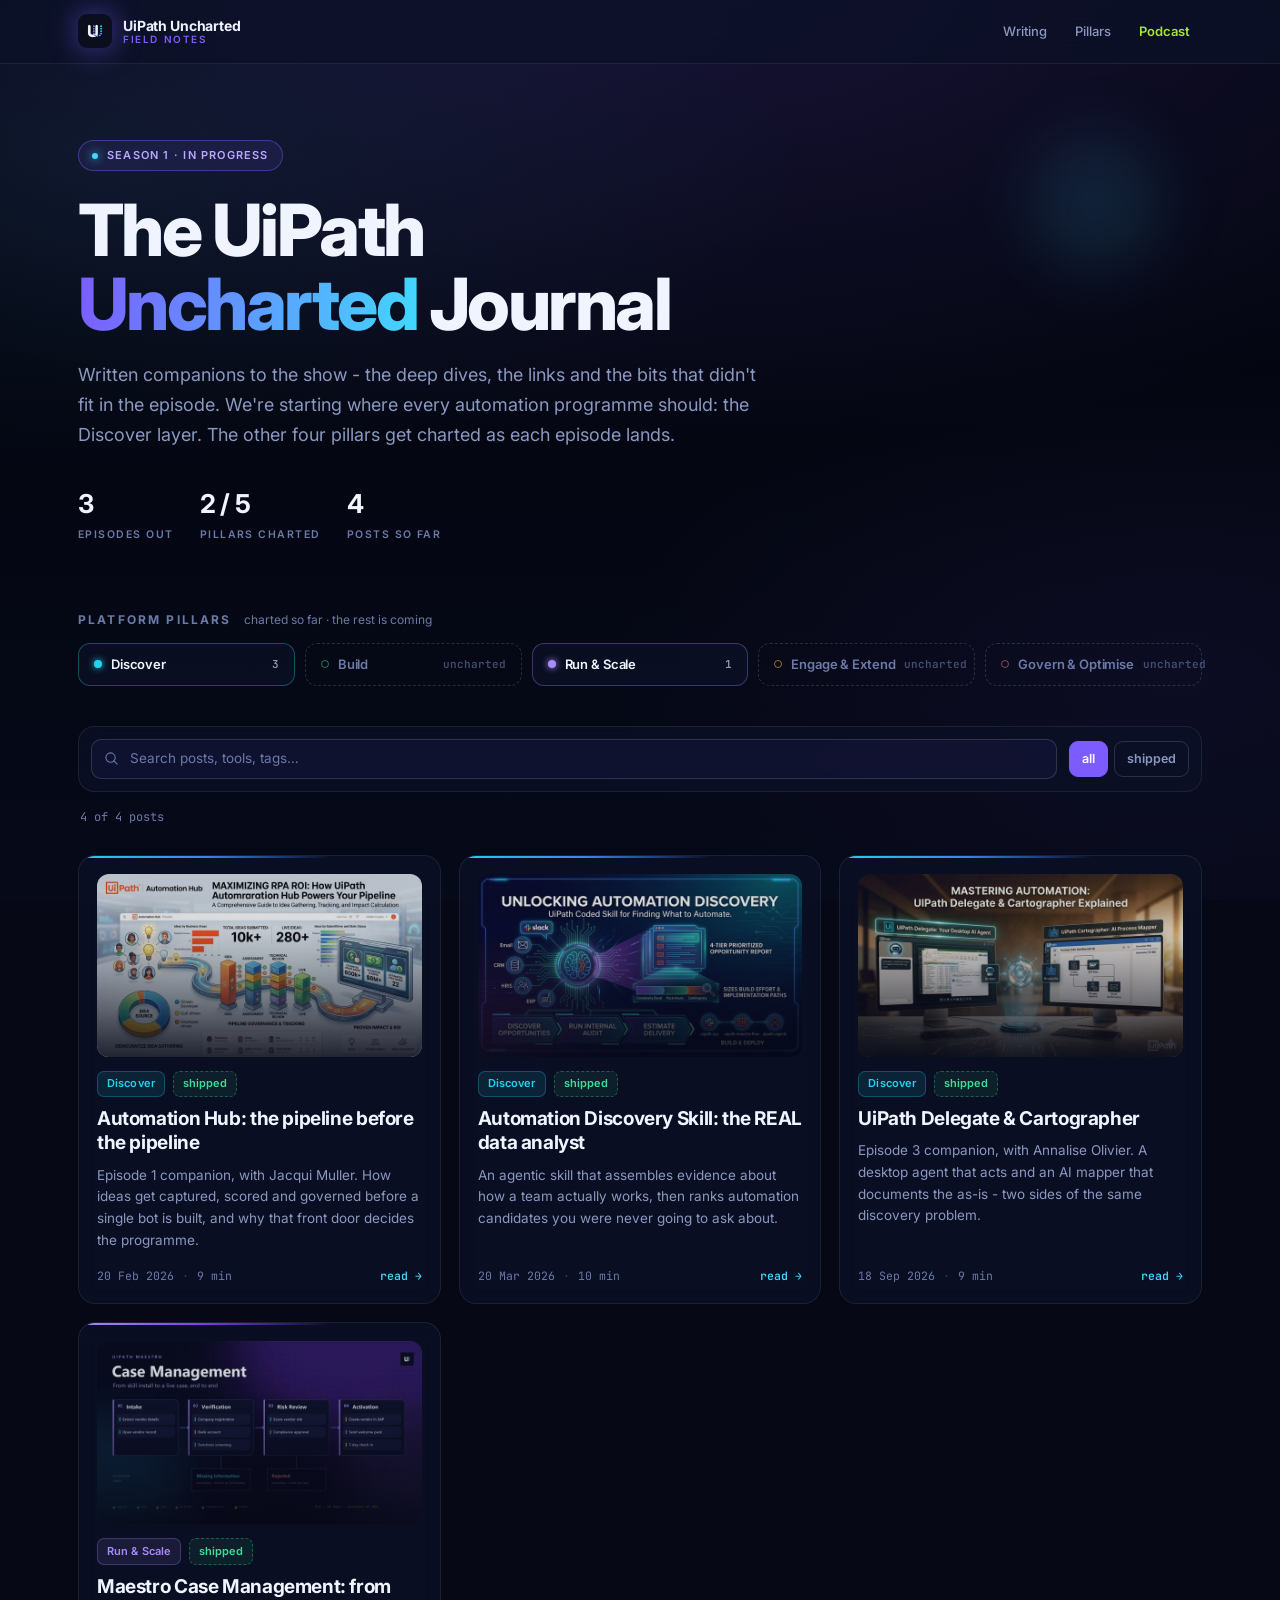
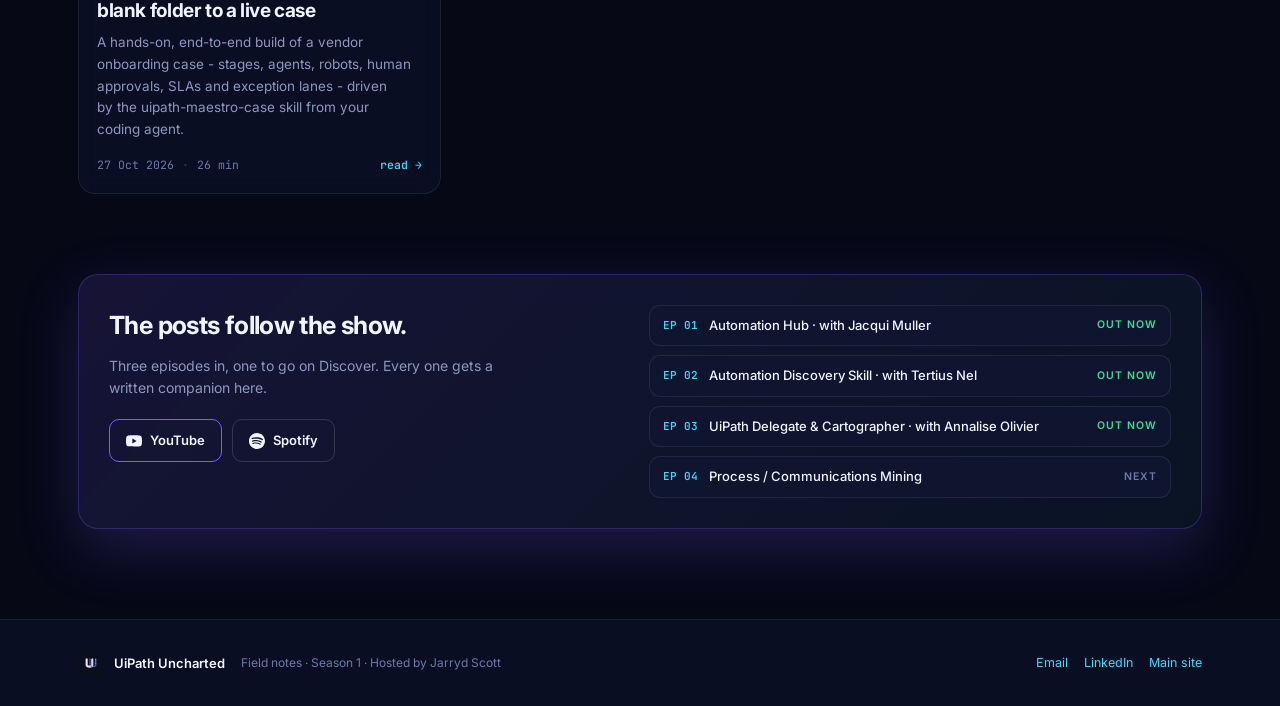
==== blog/index.html @ c02f8d58 "Add Maestro Case Management hands-on blog post New Journal post walking from installing the uipath-m" ====
<!DOCTYPE html>
<html lang="en">
<head>
  <meta charset="UTF-8" />
  <meta name="viewport" content="width=device-width, initial-scale=1.0" />
  <title>Field Notes · UiPath Uncharted</title>
  <meta name="description" content="Written companions to the UiPath Uncharted podcast: deep dives, hands-on walkthroughs and the bits that did not fit in the episode." />
  <meta name="theme-color" content="#060816" />
  <meta property="og:type" content="website" />
  <meta property="og:site_name" content="UiPath Uncharted" />
  <meta property="og:title" content="Field Notes · UiPath Uncharted" />
  <meta property="og:description" content="Written companions to the UiPath Uncharted podcast: deep dives, hands-on walkthroughs and the bits that did not fit in the episode." />
  <meta property="og:url" content="https://uipathuncharted.co.za/blog/" />
  <meta property="og:image" content="https://uipathuncharted.co.za/assets/uu-mark-navy.png" />
  <meta property="og:image:width" content="1024" />
  <meta property="og:image:height" content="1024" />
  <meta property="og:image:alt" content="UiPath Uncharted logo" />
  <meta name="twitter:card" content="summary" />
  <link rel="canonical" href="https://uipathuncharted.co.za/blog/" />
  <link rel="preconnect" href="https://fonts.googleapis.com" />
  <link rel="preconnect" href="https://fonts.gstatic.com" crossorigin />
  <link href="https://fonts.googleapis.com/css2?family=Inter:wght@400;500;600;700;800&family=JetBrains+Mono:wght@400;600;700&display=swap" rel="stylesheet" />
  <link rel="stylesheet" href="blog.css" />
  <link rel="icon" type="image/png" href="../assets/uu-mark-navy.png" />
  <link rel="apple-touch-icon" href="../assets/uu-mark-navy.png" />
</head>
<body>
  <a class="skip-link" href="#main">Skip to content</a>
  <div class="uu-page">
    <div class="uu-progress" aria-hidden="true"><span></span></div>

    <header class="uu-header">
      <div class="uu-wrap uu-header-inner">
        <a class="uu-brand" href="./" aria-label="UiPath Uncharted Field Notes, blog home">
          <img src="../assets/uu-mark-navy.png" alt="" width="34" height="34" />
          <span class="uu-brand-text">
            <span class="uu-brand-name">UiPath Uncharted</span>
            <span class="uu-brand-sub">Field Notes</span>
          </span>
        </a>
        <nav class="uu-nav" aria-label="Blog">
          <a href="#feed">Writing</a>
          <a href="#pillars">Pillars</a>
          <a class="nav-cross" href="../">Podcast</a>
        </nav>
      </div>
    </header>

    <main id="main">
      <section class="uu-wrap hero" aria-labelledby="hero-title">
        <div class="hero-orb" aria-hidden="true"></div>
        <p class="hero-badge"><span class="pulse-dot" aria-hidden="true"></span>Season 1 · in progress</p>
        <h1 id="hero-title">The UiPath <span class="grad-sweep">Uncharted</span> Journal</h1>
        <p class="hero-lede">Written companions to the show - the deep dives, the links and the bits that didn't fit in the episode. We're starting where every automation programme should: the Discover layer. The other four pillars get charted as each episode lands.</p>
        <dl class="hero-stats">
          <div class="stat"><dt>episodes out</dt><dd>3</dd></div>
          <div class="stat"><dt>pillars charted</dt><dd>2 / 5</dd></div>
          <div class="stat"><dt>posts so far</dt><dd>4</dd></div>
        </dl>
      </section>

      <section class="uu-wrap pillars-section" id="pillars" aria-labelledby="pillars-title">
        <div class="section-head">
          <h2 id="pillars-title">Platform pillars</h2>
          <p>charted so far · the rest is coming</p>
        </div>
        <div class="pillar-nav">
          <button type="button" class="pillar-btn p-discover" data-filter-pillar="Discover" aria-pressed="false">
            <span class="pillar-dot" aria-hidden="true"></span>
            <span class="pillar-name">Discover</span>
            <span class="pillar-count">3<span class="visually-hidden"> posts</span></span>
          </button>
          <button type="button" class="pillar-btn p-build" disabled>
            <span class="pillar-dot" aria-hidden="true"></span>
            <span class="pillar-name">Build</span>
            <span class="pillar-count">uncharted</span>
          </button>
          <button type="button" class="pillar-btn p-run" data-filter-pillar="Run &amp; Scale" aria-pressed="false">
            <span class="pillar-dot" aria-hidden="true"></span>
            <span class="pillar-name">Run &amp; Scale</span>
            <span class="pillar-count">1<span class="visually-hidden"> posts</span></span>
          </button>
          <button type="button" class="pillar-btn p-engage" disabled>
            <span class="pillar-dot" aria-hidden="true"></span>
            <span class="pillar-name">Engage &amp; Extend</span>
            <span class="pillar-count">uncharted</span>
          </button>
          <button type="button" class="pillar-btn p-govern" disabled>
            <span class="pillar-dot" aria-hidden="true"></span>
            <span class="pillar-name">Govern &amp; Optimise</span>
            <span class="pillar-count">uncharted</span>
          </button>
        </div>
      </section>

      <section class="uu-wrap feed-section" id="feed" aria-label="Find a post">
        <div class="toolbar">
          <label class="search">
            <svg width="15" height="15" viewBox="0 0 256 256" fill="none" stroke="currentColor" stroke-width="18" aria-hidden="true"><circle cx="112" cy="112" r="80"></circle><line x1="168" y1="168" x2="224" y2="224" stroke-linecap="round"></line></svg>
            <span class="visually-hidden">Search posts</span>
            <input id="post-search" type="search" placeholder="Search posts, tools, tags…" autocomplete="off" />
          </label>
          <div class="status-filters" role="group" aria-label="Filter by status">
            <button type="button" class="status-btn c-purple" data-filter-status="all" aria-pressed="true">all</button>
            <button type="button" class="status-btn c-green" data-filter-status="shipped" aria-pressed="false">shipped</button>
          </div>
        </div>
        <div class="result-line">
          <span class="mono" data-result aria-live="polite">4 of 4 posts</span>
          <button type="button" class="link-btn" data-clear hidden>clear filters</button>
        </div>
      </section>

      <section class="uu-wrap posts-section" aria-label="Posts">
        <ul class="post-grid" data-feed>
          <li data-post data-pillar="Discover" data-status="shipped" data-search="automation hub: the pipeline before the pipeline episode 1 companion, with jacqui muller. how ideas get captured, scored and governed before a single bot is built, and why that front door decides the programme. discover automation hub coe episode 1">
            <a class="post-card p-discover" href="automation-hub/">
              <span class="rail" aria-hidden="true"></span>
              <div class="post-cover">
                <img src="assets/automation-hub-card.jpg" alt="" width="720" height="402" />
              </div>
              <div class="chips">
                <span class="chip p-discover">Discover</span>
                <span class="chip chip-status c-green">shipped</span>
              </div>
              <h3>Automation Hub: the pipeline before the pipeline</h3>
              <p>Episode 1 companion, with Jacqui Muller. How ideas get captured, scored and governed before a single bot is built, and why that front door decides the programme.</p>
              <div class="post-meta">
                <span>20 Feb 2026</span><span class="sep" aria-hidden="true">·</span><span>9 min</span>
                <span class="cta" aria-hidden="true">read →</span>
              </div>
            </a>
          </li>
          <li data-post data-pillar="Discover" data-status="shipped" data-search="automation discovery skill: the real data analyst an agentic skill that assembles evidence about how a team actually works, then ranks automation candidates you were never going to ask about. discover automation discovery automation hub agentic episode 2">
            <a class="post-card p-discover" href="automation-discovery-skill/">
              <span class="rail" aria-hidden="true"></span>
              <div class="post-cover">
                <img src="assets/automation-discovery-card.jpg" alt="" width="720" height="402" />
              </div>
              <div class="chips">
                <span class="chip p-discover">Discover</span>
                <span class="chip chip-status c-green">shipped</span>
              </div>
              <h3>Automation Discovery Skill: the REAL data analyst</h3>
              <p>An agentic skill that assembles evidence about how a team actually works, then ranks automation candidates you were never going to ask about.</p>
              <div class="post-meta">
                <span>20 Mar 2026</span><span class="sep" aria-hidden="true">·</span><span>10 min</span>
                <span class="cta" aria-hidden="true">read →</span>
              </div>
            </a>
          </li>
          <li data-post data-pillar="Discover" data-status="shipped" data-search="uipath delegate &amp; cartographer episode 3 companion, with annalise olivier. a desktop agent that acts and an ai mapper that documents the as-is - two sides of the same discovery problem. discover delegate cartographer episode 3">
            <a class="post-card p-discover" href="delegate-cartographer/">
              <span class="rail" aria-hidden="true"></span>
              <div class="post-cover">
                <img src="assets/delegate-cartographer-card.jpg" alt="" width="720" height="402" />
              </div>
              <div class="chips">
                <span class="chip p-discover">Discover</span>
                <span class="chip chip-status c-green">shipped</span>
              </div>
              <h3>UiPath Delegate &amp; Cartographer</h3>
              <p>Episode 3 companion, with Annalise Olivier. A desktop agent that acts and an AI mapper that documents the as-is - two sides of the same discovery problem.</p>
              <div class="post-meta">
                <span>18 Sep 2026</span><span class="sep" aria-hidden="true">·</span><span>9 min</span>
                <span class="cta" aria-hidden="true">read →</span>
              </div>
            </a>
          </li>
          <li data-post data-pillar="Run &amp; Scale" data-status="shipped" data-search="maestro case management: from blank folder to a live case a hands-on, end-to-end build of a vendor onboarding case - stages, agents, robots, human approvals, slas and exception lanes - driven by the uipath-maestro-case skill from your coding agent. run &amp; scale maestro case management agentic vendor onboarding">
            <a class="post-card p-run" href="maestro-case-management/">
              <span class="rail" aria-hidden="true"></span>
              <div class="post-cover">
                <img src="assets/case-management-card.jpg" alt="" width="720" height="402" />
              </div>
              <div class="chips">
                <span class="chip p-run">Run &amp; Scale</span>
                <span class="chip chip-status c-green">shipped</span>
              </div>
              <h3>Maestro Case Management: from blank folder to a live case</h3>
              <p>A hands-on, end-to-end build of a vendor onboarding case - stages, agents, robots, human approvals, SLAs and exception lanes - driven by the uipath-maestro-case skill from your coding agent.</p>
              <div class="post-meta">
                <span>27 Oct 2026</span><span class="sep" aria-hidden="true">·</span><span>26 min</span>
                <span class="cta" aria-hidden="true">read →</span>
              </div>
            </a>
          </li>
        </ul>
        <div class="empty-state" data-empty hidden>
          <p>Nothing matches that yet.</p>
          <p>Try a broader term - or a different pillar.</p>
        </div>
      </section>

      <section class="uu-wrap show-section" aria-labelledby="show-title">
        <div class="show-cta">
          <div>
            <h2 id="show-title">The posts follow the show.</h2>
            <p>Three episodes in, one to go on Discover. Every one gets a written companion here.</p>
            <div class="btn-row">
              <a class="btn-outline is-accent" href="https://www.youtube.com/@uipathuncharted" target="_blank" rel="noreferrer noopener"><svg class="icon" viewBox="0 0 24 24" aria-hidden="true"><path d="M23.5 6.2a3.02 3.02 0 0 0-2.12-2.14C19.5 3.55 12 3.55 12 3.55s-7.5 0-9.38.51A3.02 3.02 0 0 0 .5 6.2 31.6 31.6 0 0 0 0 12a31.6 31.6 0 0 0 .5 5.8 3.02 3.02 0 0 0 2.12 2.14c1.88.51 9.38.51 9.38.51s7.5 0 9.38-.51a3.02 3.02 0 0 0 2.12-2.14A31.6 31.6 0 0 0 24 12a31.6 31.6 0 0 0-.5-5.8ZM9.55 15.57V8.43L15.82 12l-6.27 3.57Z"/></svg>YouTube</a>
              <a class="btn-outline" href="https://open.spotify.com/show/0344mY363tx1Oy0OOfkJDg" target="_blank" rel="noreferrer noopener"><svg class="icon" viewBox="0 0 24 24" aria-hidden="true"><path d="M12 0C5.4 0 0 5.4 0 12s5.4 12 12 12 12-5.4 12-12S18.63 0 12 0Zm5.5 17.31a.75.75 0 0 1-1.03.25c-2.82-1.72-6.37-2.11-10.55-1.16a.75.75 0 1 1-.33-1.46c4.57-1.05 8.5-.6 11.66 1.34.35.22.46.69.25 1.03Zm1.47-3.27a.94.94 0 0 1-1.29.31c-3.23-1.99-8.16-2.56-11.98-1.4a.94.94 0 1 1-.55-1.8c4.37-1.33 9.8-.69 13.5 1.59.44.27.58.85.32 1.3Zm.13-3.4C15.36 8.3 8.9 8.09 5.3 9.18a1.12 1.12 0 1 1-.65-2.15C8.78 5.78 15.9 6.02 20.2 8.57a1.13 1.13 0 1 1-1.15 1.94Z"/></svg>Spotify</a>
            </div>
          </div>
          <ol class="up-next" aria-label="Season 1 episodes">
            <li class="is-out">
              <span class="up-next-ep">EP 01</span>
              <span class="up-next-title">Automation Hub · with Jacqui Muller</span>
              <span class="up-next-when">out now</span>
            </li>
            <li class="is-out">
              <span class="up-next-ep">EP 02</span>
              <span class="up-next-title">Automation Discovery Skill · with Tertius Nel</span>
              <span class="up-next-when">out now</span>
            </li>
            <li class="is-out">
              <span class="up-next-ep">EP 03</span>
              <span class="up-next-title">UiPath Delegate &amp; Cartographer · with Annalise Olivier</span>
              <span class="up-next-when">out now</span>
            </li>
            <li>
              <span class="up-next-ep">EP 04</span>
              <span class="up-next-title">Process / Communications Mining</span>
              <span class="up-next-when">next</span>
            </li>
          </ol>
        </div>
      </section>
    </main>

    <footer class="uu-footer">
      <div class="uu-wrap uu-footer-inner">
        <div class="uu-footer-brand">
          <img src="../assets/uu-mark-navy.png" alt="" width="26" height="26" />
          <span>UiPath Uncharted</span>
        </div>
        <span class="uu-footer-note">Field notes · Season 1 · Hosted by Jarryd Scott</span>
        <nav class="uu-footer-links" aria-label="Elsewhere">
          <a href="mailto:jscott@i1solutions.co.za">Email</a>
          <a href="https://www.linkedin.com/in/jarryd-scott-01498019b" target="_blank" rel="noreferrer noopener">LinkedIn</a>
          <a href="../">Main site</a>
        </nav>
      </div>
    </footer>
  </div>

  <button type="button" class="to-top" aria-label="Back to top">
    <svg class="to-top-ring" viewBox="0 0 48 48" aria-hidden="true">
      <defs>
        <linearGradient id="to-top-gradient" x1="0" y1="0" x2="1" y2="1">
          <stop offset="0" stop-color="#42d6ff" />
          <stop offset="1" stop-color="#7c5cff" />
        </linearGradient>
      </defs>
      <circle class="to-top-track" cx="24" cy="24" r="22" />
      <circle class="to-top-progress" cx="24" cy="24" r="22" pathLength="100" />
    </svg>
    <svg class="to-top-arrow" viewBox="0 0 24 24" aria-hidden="true"><path d="M12 19V5M5.5 11.5 12 5l6.5 6.5" /></svg>
  </button>

  <script src="blog.js" defer></script>
</body>
</html>
---- blog/blog.css ----
/* ═══════════════════════════════════════════════════════
   UiPath Uncharted — Field Notes (blog)
   Shared styles for blog/index.html and every post page.
   ═══════════════════════════════════════════════════════ */

:root {
  --uu-bg: #060816;
  --uu-panel: rgba(12, 17, 40, 0.72);
  --uu-panel2: rgba(16, 22, 48, 0.9);
  --uu-text: #f0f4ff;
  --uu-muted: #8b98c0;
  --uu-muted2: #6b7aa8;
  --uu-accent: #7c5cff;
  --uu-accent2: #42d6ff;
  --uu-accent-text: #b9a8ff;
  --uu-imgbg: #080b1c;
  --uu-code-bg: #080b1c;
  --uu-border: rgba(255, 255, 255, 0.08);
  --uu-border2: rgba(255, 255, 255, 0.14);
  --uu-glow: 0 20px 60px rgba(124, 92, 255, 0.22);
  --uu-shadow: 0 24px 64px rgba(0, 0, 0, 0.45);
  --uu-wash:
    radial-gradient(ellipse 90% 55% at 50% -5%, rgba(124, 92, 255, 0.18), transparent),
    radial-gradient(ellipse 55% 35% at 8% 18%, rgba(66, 214, 255, 0.07), transparent),
    radial-gradient(ellipse 45% 35% at 92% 75%, rgba(124, 92, 255, 0.06), transparent),
    linear-gradient(180deg, #02040c 0%, #060918 100%);
  --uu-mono: "JetBrains Mono", ui-monospace, SFMono-Regular, Menlo, Consolas, monospace;
  --uu-ease: cubic-bezier(0.4, 0, 0.2, 1);
  --uu-gutter: 28px;
}

/* Accent palette — every coloured chip, rail and badge reads --c */
.c-cyan   { --c: #42d6ff; }
.c-purple { --c: #7c5cff; }
.c-orange { --c: #ff9f5c; }
.c-green  { --c: #3ddc97; }
.c-pink   { --c: #ff5c8a; }
.c-slate  { --c: #8b98c0; }

/* Pillar colours — identical to the main site's Season pillars (styles.css) */
.p-discover { --c: #22d3ee; --c2: #3b82f6; }
.p-build    { --c: #34d399; --c2: #10b981; }
.p-run      { --c: #a78bfa; --c2: #7c3aed; }
.p-engage   { --c: #fbbf24; --c2: #f59e0b; }
.p-govern   { --c: #fb7185; --c2: #ef4444; }

/* ─── Base ─────────────────────────────────────────────── */

*,
*::before,
*::after {
  box-sizing: border-box;
}

html {
  scroll-behavior: smooth;
}

body {
  margin: 0;
  background-color: var(--uu-bg);
  color: var(--uu-text);
  font-family: "Inter", system-ui, sans-serif;
  font-size: 15px;
  line-height: 1.6;
  -webkit-font-smoothing: antialiased;
}

[hidden] {
  display: none !important;
}

img {
  display: block;
  max-width: 100%;
  height: auto;
}

a {
  color: var(--uu-accent2);
  text-decoration: none;
}

a:hover {
  color: var(--uu-accent);
}

button,
input {
  font: inherit;
}

::selection {
  background: rgba(124, 92, 255, 0.32);
}

:focus-visible {
  outline: 2px solid var(--uu-accent);
  outline-offset: 2px;
  border-radius: 4px;
}

.mono {
  font-family: var(--uu-mono);
}

.visually-hidden {
  position: absolute;
  width: 1px;
  height: 1px;
  overflow: hidden;
  clip: rect(0 0 0 0);
  white-space: nowrap;
}

.skip-link {
  position: fixed;
  top: 10px;
  left: 10px;
  z-index: 300;
  padding: 9px 14px;
  border-radius: 9px;
  background: var(--uu-accent);
  color: #fff;
  font-size: 13px;
  font-weight: 600;
  transform: translateY(-160%);
  transition: transform 160ms ease;
}

.skip-link:focus {
  color: #fff;
  transform: translateY(0);
}

.uu-page {
  min-height: 100vh;
  background-image: var(--uu-wash);
  background-attachment: fixed;
}

.uu-wrap {
  max-width: 1180px;
  margin: 0 auto;
  padding-left: var(--uu-gutter);
  padding-right: var(--uu-gutter);
}

/* ─── Reading progress ─────────────────────────────────── */

.uu-progress {
  position: fixed;
  top: 0;
  left: 0;
  z-index: 200;
  width: 100%;
  height: 3px;
  pointer-events: none;
}

.uu-progress span {
  display: block;
  height: 100%;
  background: linear-gradient(90deg, var(--uu-accent), var(--uu-accent2));
  box-shadow: 0 0 12px rgba(124, 92, 255, 0.7);
  transform: scaleX(0);
  transform-origin: left center;
  transition: transform 90ms linear;
}

/* ─── Header ───────────────────────────────────────────── */

.uu-header {
  position: sticky;
  top: 0;
  z-index: 150;
  background: var(--uu-panel);
  border-bottom: 1px solid var(--uu-border);
  -webkit-backdrop-filter: blur(18px);
  backdrop-filter: blur(18px);
}

.uu-header-inner {
  display: flex;
  align-items: center;
  gap: 18px;
  padding-top: 14px;
  padding-bottom: 14px;
}

.uu-brand {
  display: flex;
  align-items: center;
  gap: 11px;
  flex: none;
  color: inherit;
}

.uu-brand:hover {
  color: inherit;
}

.uu-brand img {
  width: 34px;
  height: 34px;
  border-radius: 9px;
  object-fit: contain;
  filter: drop-shadow(0 0 14px rgba(124, 92, 255, 0.55));
}

.uu-brand-text {
  display: flex;
  flex-direction: column;
  line-height: 1.1;
}

.uu-brand-name {
  font-size: 14px;
  font-weight: 700;
  letter-spacing: -0.01em;
  color: var(--uu-text);
}

.uu-brand-sub {
  font-size: 10px;
  font-weight: 600;
  letter-spacing: 0.16em;
  text-transform: uppercase;
  color: var(--uu-accent);
}

.uu-nav {
  display: flex;
  align-items: center;
  gap: 4px;
  margin-left: auto;
}

.uu-nav a {
  padding: 7px 12px;
  border-radius: 8px;
  font-size: 13px;
  font-weight: 500;
  color: var(--uu-muted);
  transition: background 200ms ease, color 200ms ease;
}

.uu-nav a:hover {
  background: rgba(124, 92, 255, 0.12);
  color: var(--uu-text);
}

/* Cross-link back to the podcast site — lime, matching "Blog" on the main nav */
.uu-nav a.nav-cross {
  color: #a3e635;
  font-weight: 600;
}

.uu-nav a.nav-cross:hover {
  background: rgba(163, 230, 53, 0.12);
  color: #bef264;
}

/* ─── Shared bits ──────────────────────────────────────── */

.rail {
  position: absolute;
  top: 0;
  left: 0;
  right: 0;
  height: 2px;
  background: linear-gradient(90deg, var(--c, var(--uu-accent)), var(--c2, var(--c, var(--uu-accent))) 35%, transparent 70%);
}

.chips {
  display: flex;
  flex-wrap: wrap;
  align-items: center;
  gap: 8px;
}

.chip {
  display: inline-flex;
  align-items: center;
  gap: 6px;
  padding: 3.5px 9px;
  border-radius: 7px;
  font-size: 11px;
  font-weight: 600;
  letter-spacing: 0.01em;
  color: var(--c);
  background: color-mix(in srgb, var(--c) 11%, transparent);
  border: 1px solid color-mix(in srgb, var(--c) 27%, transparent);
}

.chip-lg {
  padding: 5px 11px;
  font-size: 12px;
}

.chip-status {
  gap: 5px;
  letter-spacing: 0;
  text-transform: lowercase;
  background: color-mix(in srgb, var(--c) 8%, transparent);
  border-style: dashed;
  border-color: color-mix(in srgb, var(--c) 33%, transparent);
}

.eyebrow-label {
  font-size: 10.5px;
  font-weight: 700;
  letter-spacing: 0.14em;
  text-transform: uppercase;
  color: var(--uu-muted2);
}

.pulse-dot {
  width: 6px;
  height: 6px;
  flex: none;
  border-radius: 50%;
  background: var(--uu-accent2);
  box-shadow: 0 0 10px var(--uu-accent2);
  animation: uuPulse 1.8s ease-in-out infinite;
}

.icon {
  width: 16px;
  height: 16px;
  flex: none;
  fill: currentColor;
}

/* ─── Blog home: hero ──────────────────────────────────── */

.hero {
  position: relative;
  padding-top: 76px;
  padding-bottom: 40px;
}

.hero-orb {
  position: absolute;
  top: 40px;
  right: 34px;
  width: 200px;
  height: 200px;
  border-radius: 50%;
  background: radial-gradient(circle, rgba(66, 214, 255, 0.16), transparent 70%);
  filter: blur(26px);
  animation: uuFloat 9s ease-in-out infinite;
  pointer-events: none;
}

.hero-badge {
  display: inline-flex;
  align-items: center;
  gap: 9px;
  margin: 0;
  padding: 6px 13px;
  border-radius: 999px;
  border: 1px solid rgba(124, 92, 255, 0.42);
  background: rgba(124, 92, 255, 0.1);
  font-size: 11px;
  font-weight: 600;
  letter-spacing: 0.11em;
  text-transform: uppercase;
  color: var(--uu-accent-text);
}

.hero h1 {
  max-width: 16ch;
  margin: 22px 0 0;
  font-size: clamp(38px, 6.2vw, 72px);
  font-weight: 800;
  line-height: 1.02;
  letter-spacing: -0.035em;
  text-wrap: balance;
}

.grad-sweep {
  background: linear-gradient(100deg, var(--uu-accent), var(--uu-accent2), var(--uu-accent));
  background-size: 200% auto;
  -webkit-background-clip: text;
  background-clip: text;
  color: transparent;
  animation: uuSweep 7s linear infinite;
}

.hero-lede {
  max-width: 62ch;
  margin: 20px 0 0;
  font-size: clamp(15px, 1.7vw, 18px);
  line-height: 1.65;
  color: var(--uu-muted);
  text-wrap: pretty;
}

.hero-stats {
  display: flex;
  flex-wrap: wrap;
  gap: 26px;
  margin: 34px 0 0;
}

.stat {
  display: flex;
  flex-direction: column-reverse;
  gap: 2px;
  margin: 0;
}

.stat dd {
  margin: 0;
  font-size: 26px;
  font-weight: 700;
  letter-spacing: -0.03em;
}

.stat dt {
  font-size: 10.5px;
  font-weight: 600;
  letter-spacing: 0.14em;
  text-transform: uppercase;
  color: var(--uu-muted2);
}

/* ─── Blog home: pillar filter ─────────────────────────── */

.pillars-section {
  padding-top: 26px;
  padding-bottom: 10px;
}

.section-head {
  display: flex;
  flex-wrap: wrap;
  align-items: baseline;
  gap: 12px;
  margin-bottom: 14px;
}

.section-head h2 {
  margin: 0;
  font-size: 12px;
  font-weight: 700;
  letter-spacing: 0.18em;
  text-transform: uppercase;
  color: var(--uu-muted2);
}

.section-head p {
  margin: 0;
  font-size: 12px;
  color: var(--uu-muted2);
}

.pillar-nav {
  display: grid;
  grid-template-columns: repeat(auto-fit, minmax(200px, 1fr));
  gap: 10px;
}

.pillar-btn {
  display: flex;
  align-items: center;
  gap: 9px;
  padding: 10px 15px;
  border-radius: 12px;
  border: 1px solid color-mix(in srgb, var(--c) 33%, transparent);
  background: var(--uu-panel);
  color: var(--uu-text);
  text-align: left;
  cursor: pointer;
  transition: all 260ms var(--uu-ease);
}

.pillar-btn:not(:disabled):hover {
  border-color: color-mix(in srgb, var(--c) 53%, transparent);
}

.pillar-btn[aria-pressed="true"] {
  color: var(--c);
  background: color-mix(in srgb, var(--c) 12%, transparent);
  border-color: color-mix(in srgb, var(--c) 53%, transparent);
  box-shadow: 0 8px 26px color-mix(in srgb, var(--c) 20%, transparent);
  transform: translateY(-2px);
}

.pillar-btn:disabled {
  color: var(--uu-muted2);
  background: transparent;
  border: 1px dashed var(--uu-border2);
  cursor: default;
}

.pillar-dot {
  width: 8px;
  height: 8px;
  flex: none;
  border-radius: 50%;
  background: var(--c);
  box-shadow: 0 0 7px var(--c);
  animation: uuPulse 2.2s ease-in-out infinite;
}

.pillar-btn[aria-pressed="true"] .pillar-dot {
  box-shadow: 0 0 12px var(--c);
}

.pillar-btn:disabled .pillar-dot {
  background: transparent;
  border: 1.5px solid var(--c);
  box-shadow: none;
  opacity: 0.55;
  animation: none;
}

.pillar-name {
  font-size: 13px;
  font-weight: 600;
  letter-spacing: -0.01em;
  white-space: nowrap;
}

.pillar-count {
  margin-left: auto;
  font-family: var(--uu-mono);
  font-size: 11px;
  font-weight: 600;
  opacity: 0.6;
}

/* ─── Blog home: search + status filters ───────────────── */

.feed-section {
  padding-top: 30px;
  padding-bottom: 14px;
}

.toolbar {
  display: flex;
  flex-wrap: wrap;
  align-items: center;
  gap: 12px;
  padding: 12px;
  border-radius: 16px;
  border: 1px solid var(--uu-border);
  background: var(--uu-panel);
  -webkit-backdrop-filter: blur(12px);
  backdrop-filter: blur(12px);
}

.search {
  display: flex;
  flex: 1 1 260px;
  align-items: center;
  gap: 9px;
  min-width: 0;
  height: 40px;
  padding: 0 12px;
  border-radius: 10px;
  border: 1px solid var(--uu-border2);
  background: rgba(124, 92, 255, 0.06);
  transition: border-color 180ms ease;
}

.search:focus-within {
  border-color: var(--uu-accent);
}

.search svg {
  flex: none;
  color: var(--uu-muted2);
}

.search input {
  flex: 1;
  min-width: 0;
  border: none;
  outline: none;
  -webkit-appearance: none;
  appearance: none;
  background: transparent;
  color: var(--uu-text);
  font-size: 13.5px;
}

.search input::placeholder {
  color: var(--uu-muted2);
}

.status-filters {
  display: flex;
  flex-wrap: wrap;
  gap: 6px;
}

.status-btn {
  padding: 7px 12px;
  border-radius: 9px;
  border: 1px solid var(--uu-border2);
  background: transparent;
  color: var(--uu-muted);
  font-size: 12.5px;
  font-weight: 600;
  cursor: pointer;
  transition: all 180ms ease;
}

.status-btn:not([aria-pressed="true"]):hover {
  color: var(--uu-text);
  border-color: color-mix(in srgb, var(--c) 55%, transparent);
}

.status-btn[aria-pressed="true"] {
  color: #fff;
  background: var(--c);
  border-color: var(--c);
}

.result-line {
  display: flex;
  align-items: center;
  gap: 10px;
  margin: 16px 2px 0;
  font-size: 12px;
  color: var(--uu-muted2);
}

.link-btn {
  padding: 0;
  border: none;
  background: none;
  color: var(--uu-accent2);
  font-size: 12px;
  text-decoration: underline;
  cursor: pointer;
}

/* ─── Blog home: post cards ────────────────────────────── */

.posts-section {
  padding-top: 14px;
  padding-bottom: 80px;
}

.post-grid {
  display: grid;
  grid-template-columns: repeat(auto-fill, minmax(310px, 1fr));
  gap: 18px;
  margin: 0;
  padding: 0;
  list-style: none;
}

.post-card {
  position: relative;
  display: flex;
  flex-direction: column;
  height: 100%;
  padding: 18px;
  overflow: hidden;
  border-radius: 17px;
  border: 1px solid var(--uu-border);
  background: var(--uu-panel);
  -webkit-backdrop-filter: blur(10px);
  backdrop-filter: blur(10px);
  color: inherit;
  transition:
    transform 300ms var(--uu-ease),
    border-color 300ms ease,
    box-shadow 300ms ease,
    background 300ms ease;
  animation: uuRise 460ms var(--uu-ease) both;
}

.post-grid > li:nth-child(2) .post-card { animation-delay: 70ms; }
.post-grid > li:nth-child(3) .post-card { animation-delay: 140ms; }
.post-grid > li:nth-child(4) .post-card { animation-delay: 210ms; }

.post-card:hover {
  color: inherit;
  transform: translateY(-5px);
  border-color: var(--uu-border2);
  box-shadow: var(--uu-shadow);
  background:
    radial-gradient(420px circle at 50% -10%, rgba(124, 92, 255, 0.16), transparent 62%),
    var(--uu-panel2);
}

.post-cover {
  position: relative;
  aspect-ratio: 16 / 9;
  margin-bottom: 14px;
  overflow: hidden;
  border-radius: 12px;
  background: var(--uu-imgbg);
}

.post-cover img {
  width: 100%;
  height: 100%;
  object-fit: cover;
  opacity: 0.86;
  mix-blend-mode: lighten;
  transition: transform 600ms var(--uu-ease);
}

.post-card:hover .post-cover img {
  transform: scale(1.04);
}

.post-cover::after {
  content: "";
  position: absolute;
  inset: 0;
  background: linear-gradient(180deg, transparent 30%, rgba(6, 8, 22, 0.85));
}

.post-card .chips {
  margin-bottom: 10px;
}

.post-card h3 {
  margin: 0;
  font-size: 19px;
  font-weight: 700;
  line-height: 1.28;
  letter-spacing: -0.02em;
  color: var(--uu-text);
  text-wrap: pretty;
}

.post-card p {
  margin: 9px 0 0;
  font-size: 13.5px;
  line-height: 1.6;
  color: var(--uu-muted);
  text-wrap: pretty;
}

.post-meta {
  display: flex;
  align-items: center;
  gap: 8px;
  margin-top: auto;
  padding-top: 16px;
  font-family: var(--uu-mono);
  font-size: 11.5px;
  color: var(--uu-muted2);
}

.post-meta .sep {
  opacity: 0.4;
}

.post-meta .cta {
  display: inline-flex;
  align-items: center;
  gap: 5px;
  margin-left: auto;
  font-weight: 600;
  color: var(--uu-accent2);
}

.empty-state {
  padding: 60px 20px;
  border: 1px dashed var(--uu-border2);
  border-radius: 16px;
  text-align: center;
  color: var(--uu-muted);
}

.empty-state p {
  margin: 0;
  font-size: 15px;
}

.empty-state p + p {
  margin-top: 6px;
  font-size: 13px;
  color: var(--uu-muted2);
}

/* ─── Blog home: "follow the show" panel ───────────────── */

.show-section {
  padding-bottom: 90px;
}

.show-cta {
  display: grid;
  grid-template-columns: repeat(auto-fit, minmax(280px, 1fr));
  gap: 18px;
  padding: 30px;
  border-radius: 20px;
  border: 1px solid rgba(124, 92, 255, 0.28);
  background: linear-gradient(135deg, rgba(124, 92, 255, 0.14), rgba(66, 214, 255, 0.06));
  box-shadow: var(--uu-glow);
}

.show-cta h2 {
  margin: 0;
  font-size: 25px;
  font-weight: 700;
  letter-spacing: -0.025em;
}

.show-cta p {
  max-width: 44ch;
  margin: 10px 0 0;
  font-size: 14px;
  line-height: 1.6;
  color: var(--uu-muted);
}

.btn-row {
  display: flex;
  flex-wrap: wrap;
  gap: 10px;
  margin-top: 20px;
}

.btn-outline {
  display: inline-flex;
  align-items: center;
  gap: 8px;
  padding: 10px 16px;
  border-radius: 10px;
  border: 1px solid var(--uu-border2);
  background: transparent;
  color: var(--uu-text);
  font-size: 13px;
  font-weight: 600;
  transition: background 200ms ease, border-color 200ms ease;
}

.btn-outline:hover {
  color: var(--uu-text);
  border-color: var(--uu-accent2);
}

.btn-outline.is-accent {
  border-color: var(--uu-accent);
}

.btn-outline.is-accent:hover {
  background: rgba(124, 92, 255, 0.16);
}

.up-next {
  display: flex;
  flex-direction: column;
  justify-content: center;
  gap: 9px;
  margin: 0;
  padding: 0;
  list-style: none;
}

.up-next li {
  display: flex;
  align-items: center;
  gap: 11px;
  padding: 11px 13px;
  border-radius: 11px;
  border: 1px solid var(--uu-border);
  background: var(--uu-panel2);
}

.up-next-ep {
  flex: none;
  font-family: var(--uu-mono);
  font-size: 11px;
  font-weight: 600;
  color: var(--uu-accent2);
}

.up-next-title {
  font-size: 13px;
  font-weight: 500;
  line-height: 1.35;
}

.up-next-when {
  flex: none;
  margin-left: auto;
  font-size: 10.5px;
  font-weight: 600;
  letter-spacing: 0.09em;
  text-transform: uppercase;
  color: var(--uu-muted2);
}

.up-next li.is-out .up-next-when {
  color: #3ddc97;
}

/* ─── Post page: layout + header ───────────────────────── */

.post-main {
  padding-top: 34px;
  padding-bottom: 90px;
}

.back-link {
  display: inline-flex;
  align-items: center;
  gap: 8px;
  margin-bottom: 26px;
  font-size: 13px;
  font-weight: 500;
  color: var(--uu-muted);
}

.back-link:hover {
  color: var(--uu-accent2);
}

.post-layout {
  display: grid;
  grid-template-columns: minmax(0, 1fr) 230px;
  align-items: start;
  gap: 44px;
}

.post-head .chips {
  margin-bottom: 16px;
}

.post-date {
  font-family: var(--uu-mono);
  font-size: 11.5px;
  color: var(--uu-muted2);
}

.post-title {
  margin: 0;
  font-size: clamp(30px, 4.4vw, 46px);
  font-weight: 800;
  line-height: 1.08;
  letter-spacing: -0.033em;
  text-wrap: balance;
}

.post-lede {
  max-width: 66ch;
  margin: 18px 0 0;
  font-size: 18px;
  line-height: 1.6;
  color: var(--uu-muted);
  text-wrap: pretty;
}

.author {
  display: flex;
  align-items: center;
  gap: 12px;
  margin: 26px 0 30px;
  padding: 13px 15px;
  border-radius: 13px;
  border: 1px solid var(--uu-border);
  background: var(--uu-panel);
}

.author img {
  width: 40px;
  height: 40px;
  flex: none;
  border-radius: 50%;
  object-fit: cover;
}

.author-text {
  display: flex;
  flex: 1;
  flex-direction: column;
  min-width: 0;
  line-height: 1.3;
}

.author-name {
  font-size: 13.5px;
  font-weight: 600;
}

.author-role {
  font-size: 11.5px;
  color: var(--uu-muted2);
}

.author-ep {
  margin-left: auto;
  font-size: 10.5px;
  font-weight: 600;
  letter-spacing: 0.11em;
  text-transform: uppercase;
  color: var(--uu-accent-text);
  white-space: nowrap;
}

.post-hero {
  margin: 0 0 34px;
  overflow: hidden;
  border-radius: 16px;
  border: 1px solid var(--uu-border);
  background: var(--uu-imgbg);
}

.post-hero img {
  width: 100%;
  aspect-ratio: 16 / 9;
  object-fit: cover;
}

.post-hero.is-blend img {
  mix-blend-mode: lighten;
  opacity: 0.92;
}

/* ─── Post page: prose ─────────────────────────────────── */

.prose {
  max-width: 70ch;
}

.prose > h2 {
  margin: 40px 0 12px;
  font-size: 26px;
  font-weight: 700;
  line-height: 1.15;
  letter-spacing: -0.025em;
  scroll-margin-top: 96px;
}

.prose > h2:first-child {
  margin-top: 0;
}

.prose > p {
  margin: 0 0 16px;
  font-size: 16.5px;
  line-height: 1.75;
  color: var(--uu-muted);
  text-wrap: pretty;
}

.prose strong {
  font-weight: 600;
  color: var(--uu-text);
}

.prose p code {
  padding: 1px 6px;
  border-radius: 6px;
  background: rgba(124, 92, 255, 0.14);
  color: var(--uu-text);
  font-family: var(--uu-mono);
  font-size: 14.5px;
}

/* Callout: pull-quote and note */
.callout {
  margin: 26px 0;
  padding: 18px 20px;
  border-radius: 14px;
  border: 1px solid rgba(66, 214, 255, 0.3);
  background: linear-gradient(120deg, rgba(66, 214, 255, 0.08), transparent);
}

.callout-label {
  margin: 0 0 7px;
  font-size: 10.5px;
  font-weight: 700;
  letter-spacing: 0.14em;
  text-transform: uppercase;
  color: var(--uu-accent2);
}

.callout blockquote {
  margin: 0;
}

.callout-text {
  margin: 0;
  font-size: 15.5px;
  line-height: 1.65;
  color: var(--uu-text);
}

.callout blockquote .callout-text {
  font-style: italic;
}

.callout-by {
  margin: 9px 0 0;
  font-size: 12.5px;
  color: var(--uu-muted2);
}

.callout.is-note {
  margin: 22px 0;
  padding: 16px 18px;
}

.callout.is-note .callout-label {
  margin-bottom: 6px;
}

.callout.is-note .callout-text {
  font-size: 15px;
}

/* Numbered phase list (the evidence loop) */
.phase-list {
  display: grid;
  gap: 9px;
  margin: 0 0 22px;
  padding: 0;
  list-style: none;
}

.phase-list li {
  display: flex;
  gap: 13px;
  padding: 13px 15px;
  border-radius: 12px;
  border: 1px solid var(--uu-border);
  background: var(--uu-panel);
}

.phase-n {
  flex: none;
  min-width: 3.2em;
  padding-top: 1px;
  font-family: var(--uu-mono);
  font-size: 12px;
  font-weight: 600;
  color: var(--uu-accent-text);
}

.phase-title {
  font-size: 14.5px;
  font-weight: 600;
}

.phase-body {
  margin: 3px 0 0;
  font-size: 13.5px;
  line-height: 1.55;
  color: var(--uu-muted);
}

/* ─── Code ─────────────────────────────────────────────── */

.code-win,
.term {
  overflow: hidden;
  border-radius: 11px;
  border: 1px solid var(--uu-border);
  background: var(--uu-code-bg);
}

.code-win {
  margin: 0 0 22px;
  border-radius: 13px;
}

.code-head {
  display: flex;
  align-items: center;
  gap: 8px;
  padding: 8px 12px;
  border-bottom: 1px solid rgba(255, 255, 255, 0.07);
  background: rgba(124, 92, 255, 0.08);
}

.code-file {
  font-family: var(--uu-mono);
  font-size: 11px;
  color: #8b98c0;
}

.term-dot {
  width: 9px;
  height: 9px;
  flex: none;
  border-radius: 50%;
  opacity: 0.8;
}

.term-dot:nth-child(1) { background: #ff5c8a; }
.term-dot:nth-child(2) { background: #ff9f5c; }
.term-dot:nth-child(3) { background: #3ddc97; }

.term-dot + .term-dot + .term-dot + .code-file {
  margin-left: 6px;
}

.copy-btn {
  margin-left: auto;
  padding: 3px 9px;
  border-radius: 7px;
  border: 1px solid rgba(255, 255, 255, 0.14);
  background: transparent;
  color: #f0f4ff;
  font-size: 10.5px;
  font-weight: 600;
  cursor: pointer;
  transition: border-color 180ms ease, background 180ms ease;
}

.copy-btn:hover {
  border-color: var(--uu-accent);
  background: rgba(124, 92, 255, 0.16);
}

.copy-btn.is-copied {
  border-color: #3ddc97;
  color: #3ddc97;
}

.code-win pre {
  margin: 0;
  padding: 15px;
  overflow-x: auto;
  color: #c9d3f5;
  font-family: var(--uu-mono);
  font-size: 12.5px;
  line-height: 1.75;
}

.term-body {
  padding: 12px 14px;
  overflow-x: auto;
  font-family: var(--uu-mono);
  font-size: 12.5px;
  line-height: 1.8;
}

.ln {
  display: flex;
  white-space: pre;
}

.ln-c  { color: #6b7aa8; }
.ln-p  { color: #f0f4ff; }
.ln-a  { color: #d4c9ff; }
.ln-o  { color: #c9d3f5; }
.ln-ok { color: #3ddc97; }

.pfx {
  color: #42d6ff;
  user-select: none;
}

.ln-a .pfx {
  color: var(--uu-accent);
}

/* macOS / Windows command variants */
[data-os="mac"] .os-win,
[data-os="win"] .os-mac {
  display: none;
}

/* ─── Walkthrough: prerequisites, OS toggle, steps ─────── */

.prereqs {
  display: flex;
  flex-wrap: wrap;
  align-items: center;
  gap: 8px;
  margin: 0 0 18px;
  padding: 0;
  list-style: none;
}

.prereqs .eyebrow-label {
  margin-right: 4px;
}

.prereq {
  padding: 5px 10px;
  border-radius: 8px;
  border: 1px solid var(--uu-border2);
  background: var(--uu-panel);
  font-size: 12.5px;
}

.os-toggle {
  display: flex;
  flex-wrap: wrap;
  align-items: center;
  gap: 10px;
  margin: 0 0 22px;
  font-size: 12.5px;
  color: var(--uu-muted);
}

.seg {
  display: flex;
  gap: 4px;
  padding: 4px;
  border-radius: 11px;
  border: 1px solid var(--uu-border2);
  background: var(--uu-panel);
}

.seg button {
  padding: 6px 12px;
  border-radius: 8px;
  border: none;
  background: transparent;
  color: var(--uu-muted);
  font-size: 12.5px;
  font-weight: 600;
  cursor: pointer;
  transition: all 180ms ease;
}

.seg button:not([aria-pressed="true"]):hover {
  color: var(--uu-text);
}

.seg button[aria-pressed="true"] {
  background: var(--uu-accent);
  color: #fff;
}

.steps {
  position: relative;
  display: grid;
  gap: 16px;
  margin: 6px 0 16px;
  padding: 0;
  list-style: none;
}

.steps::before {
  content: "";
  position: absolute;
  top: 20px;
  bottom: 20px;
  left: 17px;
  width: 2px;
  background: linear-gradient(180deg, var(--uu-accent), var(--uu-accent2) 60%, transparent);
  opacity: 0.45;
}

.step {
  position: relative;
  display: grid;
  grid-template-columns: 36px minmax(0, 1fr);
  gap: 16px;
}

.step-n {
  z-index: 1;
  display: grid;
  place-items: center;
  width: 36px;
  height: 36px;
  border-radius: 50%;
  border: 1.5px solid var(--uu-accent);
  background: var(--uu-bg);
  box-shadow: 0 0 18px rgba(124, 92, 255, 0.4);
  font-family: var(--uu-mono);
  font-size: 12.5px;
  font-weight: 600;
}

.step-card {
  min-width: 0;
  padding: 16px 18px 18px;
  border-radius: 14px;
  border: 1px solid var(--uu-border);
  background: var(--uu-panel);
}

.step-head {
  display: flex;
  flex-wrap: wrap;
  align-items: baseline;
  gap: 10px;
}

.step-head h3 {
  margin: 0;
  font-size: 17px;
  font-weight: 700;
  line-height: 1.25;
  letter-spacing: -0.015em;
}

.step-time {
  font-family: var(--uu-mono);
  font-size: 11px;
  color: var(--uu-muted2);
}

.step-body {
  margin: 8px 0 14px;
  font-size: 14.5px;
  line-height: 1.65;
  color: var(--uu-muted);
  text-wrap: pretty;
}

.step-card > :last-child {
  margin-bottom: 0;
}

.term-stack {
  display: grid;
  gap: 10px;
}

.tip {
  display: flex;
  gap: 10px;
  margin-top: 12px;
  padding: 10px 12px;
  border-radius: 10px;
  border: 1px solid rgba(66, 214, 255, 0.22);
  background: rgba(66, 214, 255, 0.07);
}

.tip-label {
  flex: none;
  padding-top: 2px;
  font-size: 10px;
  font-weight: 700;
  letter-spacing: 0.12em;
  text-transform: uppercase;
  color: var(--uu-accent2);
}

.tip-text {
  margin: 0;
  font-size: 13px;
  line-height: 1.55;
}

/* ─── 4-tier report ────────────────────────────────────── */

.tiers {
  display: grid;
  gap: 8px;
  margin: 8px 0 14px;
  padding: 0;
  list-style: none;
}

.tier {
  border-radius: 12px;
  border: 1px solid var(--uu-border);
  background: var(--uu-panel);
  transition: border-color 220ms ease, background 220ms ease;
}

.tier.is-open {
  border-color: color-mix(in srgb, var(--c) 40%, transparent);
  background: color-mix(in srgb, var(--c) 6%, transparent);
}

.tier-btn {
  display: grid;
  grid-template-columns: auto minmax(0, 1fr) auto;
  align-items: center;
  gap: 14px;
  width: 100%;
  padding: 13px 15px;
  border: 0;
  border-radius: 12px;
  background: none;
  color: inherit;
  text-align: left;
  cursor: pointer;
}

.tier-badge {
  display: inline-grid;
  place-items: center;
  width: 38px;
  height: 28px;
  border-radius: 8px;
  border: 1px solid color-mix(in srgb, var(--c) 33%, transparent);
  background: color-mix(in srgb, var(--c) 10%, transparent);
  color: var(--c);
  font-family: var(--uu-mono);
  font-size: 12px;
  font-weight: 700;
}

.tier-name {
  display: block;
  font-size: 14.5px;
  font-weight: 600;
  line-height: 1.35;
}

.tier-facts {
  display: flex;
  flex-wrap: wrap;
  gap: 12px;
  margin-top: 4px;
  font-family: var(--uu-mono);
  font-size: 11px;
  color: var(--uu-muted2);
}

.tier-path {
  font-family: var(--uu-mono);
  font-size: 11px;
  font-weight: 600;
  color: var(--uu-accent2);
  white-space: nowrap;
}

.tier-why {
  margin: 0 15px;
  padding: 12px 0 13px;
  border-top: 1px solid var(--uu-border);
  font-size: 13.5px;
  line-height: 1.6;
  color: var(--uu-muted);
  animation: uuRise 260ms ease both;
}

.figure {
  margin: 0 0 10px;
  overflow: hidden;
  border-radius: 13px;
  border: 1px solid var(--uu-border2);
  background: var(--uu-imgbg);
}

.figure img {
  width: 100%;
}

/* Real screenshots inside the walkthrough */
.figure.shot {
  margin: 12px 0 0;
}

.figure.shot figcaption {
  padding: 8px 12px;
  border-top: 1px solid var(--uu-border);
  font-size: 12px;
  line-height: 1.5;
  color: var(--uu-muted2);
}

/* ─── Feature cards ────────────────────────────────────── */

.cards {
  display: grid;
  grid-template-columns: repeat(auto-fit, minmax(220px, 1fr));
  gap: 12px;
  margin: 6px 0 22px;
  padding: 0;
  list-style: none;
}

.info-card {
  position: relative;
  overflow: hidden;
  height: 100%;
  padding: 16px 16px 14px;
  border-radius: 14px;
  border: 1px solid var(--uu-border);
  background: var(--uu-panel);
  transition: transform 260ms ease, border-color 260ms ease;
}

.info-card:hover {
  transform: translateY(-3px);
  border-color: var(--uu-border2);
}

.info-card .rail {
  background: linear-gradient(90deg, var(--c), transparent 75%);
}

.info-kicker {
  margin: 0;
  font-size: 10.5px;
  font-weight: 700;
  letter-spacing: 0.14em;
  text-transform: uppercase;
  color: var(--c);
}

.info-title {
  margin: 4px 0 0;
  font-size: 16px;
  font-weight: 700;
  letter-spacing: -0.015em;
}

.info-body {
  margin: 7px 0 0;
  font-size: 13.5px;
  line-height: 1.6;
  color: var(--uu-muted);
}

.arrow-list {
  display: grid;
  gap: 5px;
  margin: 10px 0 0;
  padding: 0;
  list-style: none;
}

.arrow-list li {
  display: flex;
  gap: 8px;
  font-size: 12.5px;
  line-height: 1.5;
}

.arrow-list li::before {
  content: "→";
  flex: none;
  color: var(--uu-accent2);
}

/* ─── Pipeline stages (tabs) ───────────────────────────── */

.stages {
  margin: 6px 0 22px;
  overflow: hidden;
  border-radius: 16px;
  border: 1px solid var(--uu-border);
  background: var(--uu-panel);
}

.stage-tabs {
  display: flex;
  gap: 6px;
  padding: 10px;
  overflow-x: auto;
  border-bottom: 1px solid var(--uu-border);
  background: rgba(124, 92, 255, 0.05);
}

.stage-tab {
  display: inline-flex;
  align-items: center;
  gap: 7px;
  padding: 8px 13px;
  border-radius: 9px;
  border: 1px solid transparent;
  background: transparent;
  color: var(--uu-muted);
  font-size: 13px;
  font-weight: 600;
  white-space: nowrap;
  cursor: pointer;
  transition: all 200ms ease;
}

.stage-tab:hover {
  color: var(--uu-text);
}

.stage-tab[aria-selected="true"] {
  border-color: var(--uu-accent);
  background: rgba(124, 92, 255, 0.16);
  color: var(--uu-text);
  box-shadow: 0 6px 20px rgba(124, 92, 255, 0.25);
}

.stage-tab-n {
  font-family: var(--uu-mono);
  font-size: 10.5px;
  opacity: 0.75;
}

.stage-body {
  padding: 18px 20px 20px;
}

.stage-bar {
  height: 3px;
  margin-bottom: 16px;
  overflow: hidden;
  border-radius: 3px;
  background: var(--uu-border);
}

.stage-bar span {
  display: block;
  height: 100%;
  background: linear-gradient(90deg, var(--uu-accent), var(--uu-accent2));
  transition: width 320ms var(--uu-ease);
}

.stage-title {
  margin: 0;
  font-size: 18px;
  font-weight: 700;
  letter-spacing: -0.02em;
}

.stage-text {
  margin: 8px 0 12px;
  font-size: 14.5px;
  line-height: 1.65;
  color: var(--uu-muted);
  text-wrap: pretty;
}

.meta-pills {
  display: flex;
  flex-wrap: wrap;
  gap: 6px;
  margin: 0;
  padding: 0;
  list-style: none;
}

.meta-pills li {
  padding: 4px 9px;
  border-radius: 7px;
  border: 1px solid var(--uu-border2);
  font-family: var(--uu-mono);
  font-size: 11px;
}

.stage-nav {
  display: flex;
  gap: 8px;
  margin-top: 16px;
}

.mini-btn {
  padding: 6px 12px;
  border-radius: 8px;
  border: 1px solid var(--uu-border2);
  background: transparent;
  color: var(--uu-text);
  font-size: 12px;
  font-weight: 600;
  cursor: pointer;
  transition: all 180ms ease;
}

.mini-btn:hover {
  border-color: var(--uu-accent);
}

.mini-btn.is-accent {
  border-color: var(--uu-accent);
}

.mini-btn.is-accent:hover {
  background: rgba(124, 92, 255, 0.16);
}

/* ─── Back-of-envelope calculator ──────────────────────── */

.calc {
  display: grid;
  grid-template-columns: repeat(auto-fit, minmax(240px, 1fr));
  gap: 18px;
  margin: 6px 0 16px;
  padding: 18px 20px;
  border-radius: 16px;
  border: 1px solid rgba(124, 92, 255, 0.3);
  background: linear-gradient(135deg, rgba(124, 92, 255, 0.1), rgba(66, 214, 255, 0.04));
}

.calc-inputs {
  display: grid;
  gap: 14px;
}

.calc label {
  display: grid;
  gap: 6px;
}

.calc-row {
  display: flex;
  justify-content: space-between;
  gap: 10px;
  font-size: 12.5px;
  color: var(--uu-muted);
}

.calc-row output {
  font-family: var(--uu-mono);
  font-weight: 600;
  color: var(--uu-text);
}

.calc input[type="range"] {
  width: 100%;
  accent-color: var(--uu-accent);
}

.calc-out {
  display: grid;
  align-content: center;
  gap: 10px;
}

.calc-stat {
  padding: 14px 16px;
  border-radius: 12px;
  border: 1px solid var(--uu-border);
  background: var(--uu-panel2);
}

.calc-stat output {
  display: block;
  font-size: 34px;
  font-weight: 800;
  line-height: 1.15;
  letter-spacing: -0.03em;
}

.calc-stat output.is-accent {
  color: var(--uu-accent2);
}

/* ─── Annotated screenshots ────────────────────────────── */

.anat {
  display: grid;
  gap: 12px;
  margin: 6px 0 24px;
}

.anat figure {
  display: grid;
  gap: 12px;
  margin: 0;
}

.anat-shot {
  position: relative;
  overflow: hidden;
  border-radius: 14px;
  border: 1px solid var(--uu-border2);
  background: #f4f5f8;
  box-shadow: 0 20px 50px rgba(0, 0, 0, 0.35);
}

.anat-shot img {
  width: 100%;
}

.pin {
  position: absolute;
  left: var(--x);
  top: var(--y);
  display: grid;
  place-items: center;
  width: 28px;
  height: 28px;
  padding: 0;
  border-radius: 50%;
  border: 2px solid #fff;
  background: rgba(13, 17, 48, 0.82);
  box-shadow: 0 4px 12px rgba(0, 0, 0, 0.35);
  color: #fff;
  font-family: var(--uu-mono);
  font-size: 12px;
  font-weight: 700;
  cursor: pointer;
  transform: translate(-50%, -50%);
  transition: all 220ms ease;
}

.pin:hover {
  background: rgba(124, 92, 255, 0.85);
}

.pin[aria-pressed="true"] {
  background: var(--uu-accent);
  box-shadow: 0 0 0 6px rgba(124, 92, 255, 0.35), 0 6px 18px rgba(0, 0, 0, 0.4);
  transform: translate(-50%, -50%) scale(1.18);
}

.anat figcaption {
  display: flex;
  flex-wrap: wrap;
  align-items: baseline;
  gap: 10px;
  font-size: 12.5px;
  color: var(--uu-muted2);
}

.fig-num {
  font-family: var(--uu-mono);
  font-size: 11px;
  font-weight: 600;
  color: var(--uu-accent2);
}

.pin-cards {
  display: grid;
  grid-template-columns: repeat(auto-fit, minmax(250px, 1fr));
  gap: 8px;
  margin: 0;
  padding: 0;
  list-style: none;
}

.pin-card {
  width: 100%;
  height: 100%;
  padding: 12px 14px;
  border-radius: 12px;
  border: 1px solid var(--uu-border);
  background: var(--uu-panel);
  color: inherit;
  text-align: left;
  cursor: pointer;
  transition: all 200ms ease;
}

.pin-card:hover {
  border-color: var(--uu-border2);
}

.pin-card[aria-pressed="true"] {
  border-color: rgba(124, 92, 255, 0.6);
  background: rgba(124, 92, 255, 0.1);
}

.pin-card-head {
  display: flex;
  align-items: center;
  gap: 10px;
}

.pin-num {
  display: grid;
  place-items: center;
  width: 22px;
  height: 22px;
  flex: none;
  border-radius: 50%;
  background: var(--uu-border2);
  color: #fff;
  font-family: var(--uu-mono);
  font-size: 11px;
  font-weight: 700;
}

.pin-card[aria-pressed="true"] .pin-num {
  background: var(--uu-accent);
}

.pin-card-title {
  font-size: 14px;
  font-weight: 600;
  line-height: 1.3;
}

.pin-card-body {
  display: block;
  margin-top: 8px;
  font-size: 13px;
  line-height: 1.6;
  color: var(--uu-muted);
  text-wrap: pretty;
}

/* ─── Watch the episode ────────────────────────────────── */

.episode {
  margin-top: 4px;
  padding: 14px;
  border-radius: 14px;
  border: 1px solid var(--uu-border);
  background: var(--uu-panel);
}

.episode-head {
  display: flex;
  align-items: center;
  gap: 12px;
  margin-bottom: 12px;
}

.episode-head img,
.initials {
  width: 38px;
  height: 38px;
  flex: none;
  border-radius: 50%;
  object-fit: cover;
}

.initials {
  display: grid;
  place-items: center;
  background: linear-gradient(135deg, var(--uu-accent), var(--uu-accent2));
  color: #fff;
  font-size: 13px;
  font-weight: 700;
}

.episode-title {
  font-size: 13.5px;
  font-weight: 600;
  line-height: 1.3;
}

.episode-sub {
  font-size: 12px;
  line-height: 1.3;
  color: var(--uu-muted2);
}

.episode-stage {
  position: relative;
  display: grid;
  place-items: center;
  aspect-ratio: 16 / 9;
  overflow: hidden;
  border-radius: 11px;
  border: 1px solid var(--uu-border);
  background: linear-gradient(135deg, #0d1130, #161a3d);
  color: var(--uu-text);
}

.episode-stage:hover {
  color: var(--uu-text);
}

.episode-thumb {
  position: absolute;
  inset: 0;
  width: 100%;
  height: 100%;
  object-fit: cover;
  opacity: 0.55;
  transition: opacity 300ms ease, transform 600ms var(--uu-ease);
}

.episode-stage:hover .episode-thumb {
  opacity: 0.7;
  transform: scale(1.03);
}

.episode-stage::before {
  content: "";
  position: absolute;
  inset: 0;
  z-index: 1;
  background: radial-gradient(circle at 50% 50%, rgba(124, 92, 255, 0.22), rgba(6, 8, 22, 0.35) 65%);
}

.play-btn {
  position: relative;
  z-index: 2;
  display: inline-flex;
  align-items: center;
  gap: 10px;
  padding: 12px 20px;
  border-radius: 999px;
  border: 1px solid var(--uu-accent);
  background: rgba(6, 8, 22, 0.6);
  font-size: 13.5px;
  font-weight: 600;
  transition: background 200ms ease;
}

.episode-stage:hover .play-btn {
  background: rgba(124, 92, 255, 0.32);
}

.listen {
  display: flex;
  align-items: center;
  gap: 11px;
  margin: 11px 0 0;
  padding: 11px 13px;
  border-radius: 10px;
  border: 1px solid var(--uu-border);
  font-size: 13px;
  color: var(--uu-muted);
}

.listen-icon {
  display: grid;
  place-items: center;
  width: 30px;
  height: 30px;
  flex: none;
  border-radius: 50%;
  background: #1db954;
  color: #06210f;
}

/* ─── Post page: "On this page" aside ──────────────────── */

.post-aside {
  position: sticky;
  top: 86px;
  display: flex;
  flex-direction: column;
  gap: 18px;
}

.toc {
  display: flex;
  flex-direction: column;
  gap: 8px;
}

.toc .eyebrow-label {
  margin: 0 0 4px;
  letter-spacing: 0.16em;
}

.toc a {
  display: block;
  padding: 7px 11px;
  border-radius: 9px;
  border-left: 2px solid var(--uu-border2);
  color: var(--uu-muted2);
  font-size: 13px;
  line-height: 1.4;
  transition: all 200ms ease;
}

.toc a:hover {
  color: var(--uu-text);
}

.toc a.is-active {
  border-left-color: var(--uu-accent);
  background: rgba(124, 92, 255, 0.12);
  color: var(--uu-text);
}

.tagged {
  padding: 14px;
  border-radius: 12px;
  border: 1px solid var(--uu-border);
  background: var(--uu-panel);
}

.tagged .eyebrow-label {
  margin: 0 0 8px;
  color: var(--uu-accent-text);
}

.tag-list {
  display: flex;
  flex-wrap: wrap;
  gap: 6px;
  margin: 0;
  padding: 0;
  list-style: none;
}

.tag-list li {
  padding: 4px 9px;
  border-radius: 7px;
  border: 1px solid var(--uu-border2);
  color: var(--uu-muted);
  font-size: 11.5px;
}

/* ─── Footer ───────────────────────────────────────────── */

.uu-footer {
  border-top: 1px solid var(--uu-border);
  background: var(--uu-panel);
}

.uu-footer-inner {
  display: flex;
  flex-wrap: wrap;
  align-items: center;
  gap: 16px;
  padding-top: 30px;
  padding-bottom: 30px;
}

.uu-footer-brand {
  display: flex;
  align-items: center;
  gap: 10px;
  font-size: 13px;
  font-weight: 600;
}

.uu-footer-brand img {
  width: 26px;
  height: 26px;
  border-radius: 7px;
  object-fit: contain;
}

.uu-footer-note {
  font-size: 12px;
  color: var(--uu-muted2);
}

.uu-footer-links {
  display: flex;
  gap: 16px;
  margin-left: auto;
  font-size: 12.5px;
}

/* ─── Case canvas (interactive case diagram) ───────────── */

/* Let wide widgets use the full article width, not the narrow prose column */
.post-layout > article {
  container-type: inline-size;
}

.prose > .wide {
  width: 100cqw;
  max-width: 100cqw;
}

.t-agent     { --tc: #22d3ee; }
.t-api       { --tc: #34d399; }
.t-rpa       { --tc: #ff9f5c; }
.t-action    { --tc: #fb7185; }
.t-connector { --tc: #a78bfa; }
.t-wait      { --tc: #c4b5fd; }
.t-timer     { --tc: #fbbf24; }

.case-canvas {
  margin: 10px 0 26px;
  padding: 16px;
  border-radius: 18px;
  border: 1px solid rgba(124, 92, 255, 0.3);
  background: linear-gradient(160deg, rgba(124, 92, 255, 0.08), rgba(6, 8, 22, 0.4) 55%);
}

.cc-toolbar {
  display: flex;
  flex-wrap: wrap;
  align-items: center;
  gap: 8px;
  margin-bottom: 14px;
}

.cc-toolbar .eyebrow-label {
  margin-right: 4px;
}

.cc-btn {
  display: inline-flex;
  align-items: center;
  gap: 7px;
  padding: 7px 12px;
  border-radius: 9px;
  border: 1px solid var(--uu-border2);
  background: transparent;
  color: var(--uu-text);
  font-size: 12.5px;
  font-weight: 600;
  cursor: pointer;
  transition: all 180ms ease;
}

.cc-btn:hover {
  border-color: var(--uu-accent);
}

.cc-btn[aria-pressed="true"] {
  border-color: var(--uu-accent);
  background: var(--uu-accent);
  color: #fff;
}

.cc-btn .cc-dot {
  width: 7px;
  height: 7px;
  border-radius: 50%;
  background: var(--dot, var(--uu-accent2));
}

.cc-clock {
  display: flex;
  align-items: center;
  gap: 10px;
  margin-left: auto;
  font-family: var(--uu-mono);
  font-size: 11.5px;
  color: var(--uu-muted);
}

.cc-clock-bar {
  position: relative;
  width: 120px;
  height: 6px;
  overflow: hidden;
  border-radius: 6px;
  background: var(--uu-border2);
}

.cc-clock-bar span {
  display: block;
  height: 100%;
  width: 0;
  border-radius: 6px;
  background: #3ddc97;
  transition: width 500ms var(--uu-ease), background 300ms ease;
}

.cc-clock.is-risk .cc-clock-bar span { background: #fbbf24; }
.cc-clock.is-breach .cc-clock-bar span { background: #fb7185; }

.cc-board {
  overflow-x: auto;
  padding-bottom: 4px;
}

.cc-grid {
  display: grid;
  grid-template-columns: repeat(4, minmax(168px, 1fr));
  gap: 12px;
  min-width: 720px;
}

.cc-lane-label {
  grid-column: 1 / -1;
  margin: 6px 0 -4px;
  font-size: 10.5px;
  font-weight: 700;
  letter-spacing: 0.14em;
  text-transform: uppercase;
  color: var(--uu-muted2);
}

.cc-stage {
  display: flex;
  flex-direction: column;
  gap: 8px;
  padding: 12px;
  border-radius: 14px;
  border: 1px solid var(--uu-border);
  background: var(--uu-panel);
  transition: border-color 260ms ease, box-shadow 260ms ease, opacity 260ms ease;
}

.cc-stage.is-secondary {
  border-style: dashed;
  border-color: var(--uu-border2);
}

.cc-col-2 { grid-column: 2; }
.cc-col-3 { grid-column: 3; }

.cc-stage-head {
  display: flex;
  align-items: baseline;
  gap: 8px;
}

.cc-stage-n {
  font-family: var(--uu-mono);
  font-size: 11px;
  font-weight: 700;
  color: #a78bfa;
}

.cc-stage-name {
  font-size: 14px;
  font-weight: 700;
  letter-spacing: -0.01em;
}

.cc-stage-mode {
  margin-left: auto;
  font-family: var(--uu-mono);
  font-size: 10px;
  color: var(--uu-muted2);
  white-space: nowrap;
}

.cc-stage.is-active {
  border-color: var(--uu-accent);
  box-shadow: 0 0 0 1px var(--uu-accent), 0 10px 30px rgba(124, 92, 255, 0.3);
}

.cc-stage.is-done .cc-stage-name::after {
  content: " ✓";
  color: #3ddc97;
}

.cc-stage.is-paused {
  border-color: #fbbf24;
  border-style: dashed;
  opacity: 0.75;
}

.cc-stage.is-ended {
  border-color: #fb7185;
}

.cc-task {
  position: relative;
  display: block;
  width: 100%;
  padding: 8px 10px 8px 14px;
  border-radius: 9px;
  border: 1px solid var(--uu-border);
  background: rgba(255, 255, 255, 0.03);
  color: var(--uu-text);
  text-align: left;
  cursor: pointer;
  transition: border-color 200ms ease, background 200ms ease, opacity 200ms ease;
}

.cc-task::before {
  content: "";
  position: absolute;
  top: 8px;
  bottom: 8px;
  left: 6px;
  width: 3px;
  border-radius: 3px;
  background: var(--tc);
}

.cc-task:hover {
  border-color: var(--uu-border2);
}

.cc-task[aria-pressed="true"] {
  border-color: var(--tc);
  background: color-mix(in srgb, var(--tc) 12%, transparent);
}

.cc-task-name {
  display: block;
  font-size: 12.5px;
  font-weight: 600;
  line-height: 1.3;
}

.cc-task-meta {
  display: flex;
  flex-wrap: wrap;
  gap: 6px;
  margin-top: 3px;
  font-family: var(--uu-mono);
  font-size: 10px;
  color: var(--uu-muted2);
}

.cc-task-meta b {
  font-weight: 600;
  color: var(--tc);
}

.cc-badge {
  padding: 0 5px;
  border-radius: 4px;
  border: 1px solid var(--uu-border2);
}

.cc-task.is-running {
  border-color: var(--tc);
  animation: ccPulse 1s ease-in-out infinite;
}

.cc-task.is-done {
  opacity: 0.55;
}

.cc-task.is-done .cc-task-name::after {
  content: " ✓";
  color: #3ddc97;
}

@keyframes ccPulse {
  0%, 100% { box-shadow: 0 0 0 0 color-mix(in srgb, var(--tc) 45%, transparent); }
  50% { box-shadow: 0 0 0 5px color-mix(in srgb, var(--tc) 0%, transparent); }
}

.cc-foot {
  display: grid;
  grid-template-columns: minmax(0, 1fr) minmax(0, 1fr);
  gap: 12px;
  margin-top: 14px;
}

.cc-detail,
.cc-history {
  min-width: 0;
  padding: 12px 14px;
  border-radius: 12px;
  border: 1px solid var(--uu-border);
  background: var(--uu-panel2);
}

.cc-detail .eyebrow-label,
.cc-history .eyebrow-label {
  margin: 0 0 8px;
}

.cc-d-head {
  display: flex;
  align-items: center;
  gap: 8px;
  margin-bottom: 8px;
}

.cc-d-type {
  padding: 2px 7px;
  border-radius: 6px;
  background: color-mix(in srgb, var(--tc) 14%, transparent);
  color: var(--tc);
  font-family: var(--uu-mono);
  font-size: 10.5px;
  font-weight: 700;
}

.cc-d-name {
  margin: 0;
  font-size: 14.5px;
  font-weight: 700;
}

.cc-d-grid {
  display: grid;
  gap: 6px;
  margin: 0;
}

.cc-d-grid div {
  display: grid;
  grid-template-columns: 84px minmax(0, 1fr);
  gap: 8px;
  font-size: 12.5px;
  line-height: 1.45;
}

.cc-d-grid dt {
  color: var(--uu-muted2);
}

.cc-d-grid dd {
  margin: 0;
  color: var(--uu-text);
  overflow-wrap: anywhere;
}

.cc-d-note {
  margin: 8px 0 0;
  font-size: 12.5px;
  line-height: 1.55;
  color: var(--uu-muted);
}

.cc-empty {
  margin: 0;
  font-size: 12.5px;
  color: var(--uu-muted2);
}

.cc-log {
  display: grid;
  gap: 6px;
  max-height: 230px;
  margin: 0;
  padding: 0;
  overflow-y: auto;
  list-style: none;
}

.cc-log li {
  display: grid;
  grid-template-columns: 74px minmax(0, 1fr);
  gap: 8px;
  font-size: 12.5px;
  line-height: 1.45;
  animation: uuRise 260ms ease both;
}

.cc-log time {
  font-family: var(--uu-mono);
  font-size: 11px;
  color: var(--uu-muted2);
}

.cc-log .is-ok { color: #3ddc97; }
.cc-log .is-warn { color: #fbbf24; }
.cc-log .is-bad { color: #fb7185; }

.cc-legend {
  display: flex;
  flex-wrap: wrap;
  gap: 12px;
  margin-top: 12px;
  font-family: var(--uu-mono);
  font-size: 10.5px;
  color: var(--uu-muted2);
}

.cc-legend span {
  display: inline-flex;
  align-items: center;
  gap: 5px;
}

.cc-legend span::before {
  content: "";
  width: 9px;
  height: 9px;
  border-radius: 3px;
  background: var(--tc);
}

/* ─── "Pick the rule" quiz ─────────────────────────────── */

.quiz {
  display: grid;
  gap: 10px;
  margin: 8px 0 24px;
}

.quiz-q {
  padding: 14px 16px;
  border-radius: 14px;
  border: 1px solid var(--uu-border);
  background: var(--uu-panel);
}

.quiz-prompt {
  margin: 0 0 10px;
  font-size: 14.5px;
  font-weight: 600;
}

.quiz-prompt span {
  margin-right: 6px;
  font-family: var(--uu-mono);
  font-size: 11px;
  color: var(--uu-accent-text);
}

.quiz-opts {
  display: flex;
  flex-wrap: wrap;
  gap: 6px;
}

.quiz-opt {
  padding: 6px 11px;
  border-radius: 8px;
  border: 1px solid var(--uu-border2);
  background: transparent;
  color: var(--uu-text);
  font-family: var(--uu-mono);
  font-size: 12px;
  cursor: pointer;
  transition: all 180ms ease;
}

.quiz-opt:not(:disabled):hover {
  border-color: var(--uu-accent);
}

.quiz-opt:disabled {
  cursor: default;
  opacity: 0.5;
}

.quiz-opt.is-right {
  opacity: 1;
  border-color: #3ddc97;
  background: rgba(61, 220, 151, 0.12);
  color: #3ddc97;
}

.quiz-opt.is-wrong {
  opacity: 1;
  border-color: #fb7185;
  background: rgba(251, 113, 133, 0.12);
  color: #fb7185;
}

.quiz-why {
  margin: 10px 0 0;
  font-size: 13px;
  line-height: 1.6;
  color: var(--uu-muted);
  animation: uuRise 260ms ease both;
}

.quiz-score {
  margin: 2px 0 0;
  font-family: var(--uu-mono);
  font-size: 12px;
  color: var(--uu-muted2);
}

/* ─── SLA simulator ────────────────────────────────────── */

.sla-sim {
  display: grid;
  gap: 14px;
  margin: 8px 0 22px;
  padding: 16px 18px;
  border-radius: 16px;
  border: 1px solid rgba(251, 191, 36, 0.3);
  background: linear-gradient(135deg, rgba(251, 191, 36, 0.07), rgba(124, 92, 255, 0.05));
}

.sla-meter {
  display: grid;
  gap: 8px;
}

.sla-top {
  display: flex;
  flex-wrap: wrap;
  justify-content: space-between;
  gap: 8px;
  font-size: 13px;
}

.sla-top strong {
  font-weight: 600;
}

.sla-top output {
  font-family: var(--uu-mono);
  font-weight: 600;
}

.sla-track {
  position: relative;
  height: 10px;
  border-radius: 10px;
  background: var(--uu-border2);
}

.sla-fill {
  position: absolute;
  inset: 0 auto 0 0;
  width: 0;
  border-radius: 10px;
  background: #3ddc97;
  transition: width 120ms linear, background 200ms ease;
}

.sla-meter.is-risk .sla-fill { background: #fbbf24; }
.sla-meter.is-breach .sla-fill { background: #fb7185; }

.sla-mark {
  position: absolute;
  top: -4px;
  bottom: -4px;
  left: var(--at);
  width: 2px;
  background: var(--mark, #fbbf24);
}

.sla-meter input[type="range"] {
  width: 100%;
  accent-color: var(--uu-accent);
}

.sla-status {
  margin: 0;
  font-size: 13px;
  line-height: 1.5;
  color: var(--uu-muted);
}

.sla-meter.is-risk .sla-status { color: #fbbf24; }
.sla-meter.is-breach .sla-status { color: #fb7185; }

@media (max-width: 640px) {
  .cc-foot {
    grid-template-columns: minmax(0, 1fr);
  }

  .cc-clock {
    margin-left: 0;
  }
}

/* ─── Back to top ──────────────────────────────────────── */

.to-top {
  position: fixed;
  right: 24px;
  bottom: calc(24px + env(safe-area-inset-bottom, 0px));
  z-index: 160;
  display: grid;
  place-items: center;
  width: 48px;
  height: 48px;
  padding: 0;
  border: none;
  border-radius: 50%;
  background: var(--uu-panel2);
  -webkit-backdrop-filter: blur(12px);
  backdrop-filter: blur(12px);
  box-shadow: 0 12px 30px rgba(0, 0, 0, 0.45);
  color: var(--uu-text);
  cursor: pointer;
  opacity: 0;
  visibility: hidden;
  transform: translateY(14px) scale(0.9);
  transition:
    opacity 220ms ease,
    transform 280ms var(--uu-ease),
    box-shadow 220ms ease,
    visibility 0s linear 280ms;
}

.to-top.is-visible {
  opacity: 1;
  visibility: visible;
  transform: none;
  transition:
    opacity 220ms ease,
    transform 280ms var(--uu-ease),
    box-shadow 220ms ease,
    visibility 0s;
}

.to-top:hover {
  box-shadow: 0 12px 30px rgba(0, 0, 0, 0.45), 0 0 24px rgba(124, 92, 255, 0.5);
}

.to-top:focus-visible {
  border-radius: 50%;
}

.to-top-ring {
  position: absolute;
  inset: 0;
  width: 100%;
  height: 100%;
  fill: none;
  stroke-width: 2;
  transform: rotate(-90deg);
}

.to-top-track {
  stroke: var(--uu-border2);
}

.to-top-progress {
  stroke: url(#to-top-gradient);
  stroke-dasharray: 100;
  stroke-dashoffset: 100;
  stroke-linecap: round;
  transition: stroke-dashoffset 90ms linear;
}

.to-top-arrow {
  position: relative;
  width: 20px;
  height: 20px;
  fill: none;
  stroke: currentColor;
  stroke-width: 2.2;
  stroke-linecap: round;
  stroke-linejoin: round;
  transition: transform 220ms var(--uu-ease);
}

.to-top:hover .to-top-arrow {
  transform: translateY(-3px);
}

/* ─── Motion ───────────────────────────────────────────── */

@keyframes uuFloat {
  0%, 100% { transform: translateY(0); }
  50% { transform: translateY(-10px); }
}

@keyframes uuPulse {
  0%, 100% { opacity: 0.55; }
  50% { opacity: 1; }
}

@keyframes uuRise {
  from { opacity: 0; transform: translateY(14px); }
  to { opacity: 1; transform: translateY(0); }
}

@keyframes uuSweep {
  from { background-position: 0% 50%; }
  to { background-position: 200% 50%; }
}

@media (prefers-reduced-motion: reduce) {
  *,
  *::before,
  *::after {
    animation-duration: 0.01ms !important;
    animation-iteration-count: 1 !important;
    transition-duration: 0.01ms !important;
    scroll-behavior: auto !important;
  }
}

/* ─── Responsive ───────────────────────────────────────── */

@media (max-width: 960px) {
  .post-layout {
    grid-template-columns: minmax(0, 1fr);
    gap: 28px;
  }

  .post-aside {
    position: static;
  }

  .toc {
    display: none;
  }
}

@media (max-width: 640px) {
  :root {
    --uu-gutter: 18px;
  }

  .hero {
    padding-top: 52px;
  }

  .hero-orb {
    right: 0;
  }

  .show-cta {
    padding: 22px;
  }

  .author {
    flex-wrap: wrap;
  }

  .author-ep {
    flex-basis: calc(100% - 52px);
    margin-left: 52px;
  }

  .step {
    gap: 12px;
  }

  .tier-btn {
    grid-template-columns: auto minmax(0, 1fr);
  }

  .tier-path {
    grid-column: 2;
    white-space: normal;
  }

  .uu-footer-links {
    margin-left: 0;
  }

  .to-top {
    right: 16px;
    bottom: calc(16px + env(safe-area-inset-bottom, 0px));
    width: 44px;
    height: 44px;
  }
}

@media (max-width: 520px) {
  .uu-brand-text {
    display: none;
  }

  .uu-nav a {
    padding: 7px 9px;
  }
}

/* ─── Screenshot lightbox ──────────────────────────────── */

.figure img,
.anat-shot img {
  cursor: zoom-in;
}

.figure img:focus-visible,
.anat-shot img:focus-visible {
  outline: 2px solid var(--uu-accent2);
  outline-offset: -2px;
}

.lightbox {
  width: 100vw;
  max-width: 100vw;
  height: 100vh;
  max-height: 100vh;
  margin: 0;
  padding: 0;
  border: 0;
  background: transparent;
  color: var(--uu-text);
}

.lightbox::backdrop {
  background: rgba(2, 4, 12, 0.88);
  backdrop-filter: blur(4px);
}

.lightbox-stage {
  display: flex;
  flex-direction: column;
  align-items: center;
  justify-content: center;
  gap: 12px;
  min-height: 100%;
  padding: 56px 16px 24px;
  box-sizing: border-box;
}

.lightbox img {
  max-width: min(96vw, 100%);
  max-height: calc(100vh - 140px);
  border-radius: 10px;
  border: 1px solid var(--uu-border2);
  box-shadow: var(--uu-shadow);
  background: var(--uu-imgbg);
  cursor: zoom-in;
  animation: uuRise 200ms var(--uu-ease) both;
}

.lightbox.is-zoomed .lightbox-stage {
  align-items: flex-start;
  justify-content: flex-start;
}

.lightbox.is-zoomed img {
  max-width: none;
  max-height: none;
  cursor: zoom-out;
}

.lightbox-cap {
  max-width: 820px;
  margin: 0;
  font-size: 13px;
  line-height: 1.5;
  color: var(--uu-muted);
  text-align: center;
}

.lightbox.is-zoomed .lightbox-cap {
  display: none;
}

.lightbox-close {
  position: fixed;
  top: 12px;
  right: 16px;
  width: 40px;
  height: 40px;
  border-radius: 50%;
  border: 1px solid var(--uu-border2);
  background: var(--uu-panel2);
  color: var(--uu-text);
  font-size: 22px;
  line-height: 1;
  cursor: pointer;
}

.lightbox-close:hover {
  border-color: var(--uu-accent2);
}

@media (prefers-reduced-motion: reduce) {
  .lightbox img { animation: none; }
}
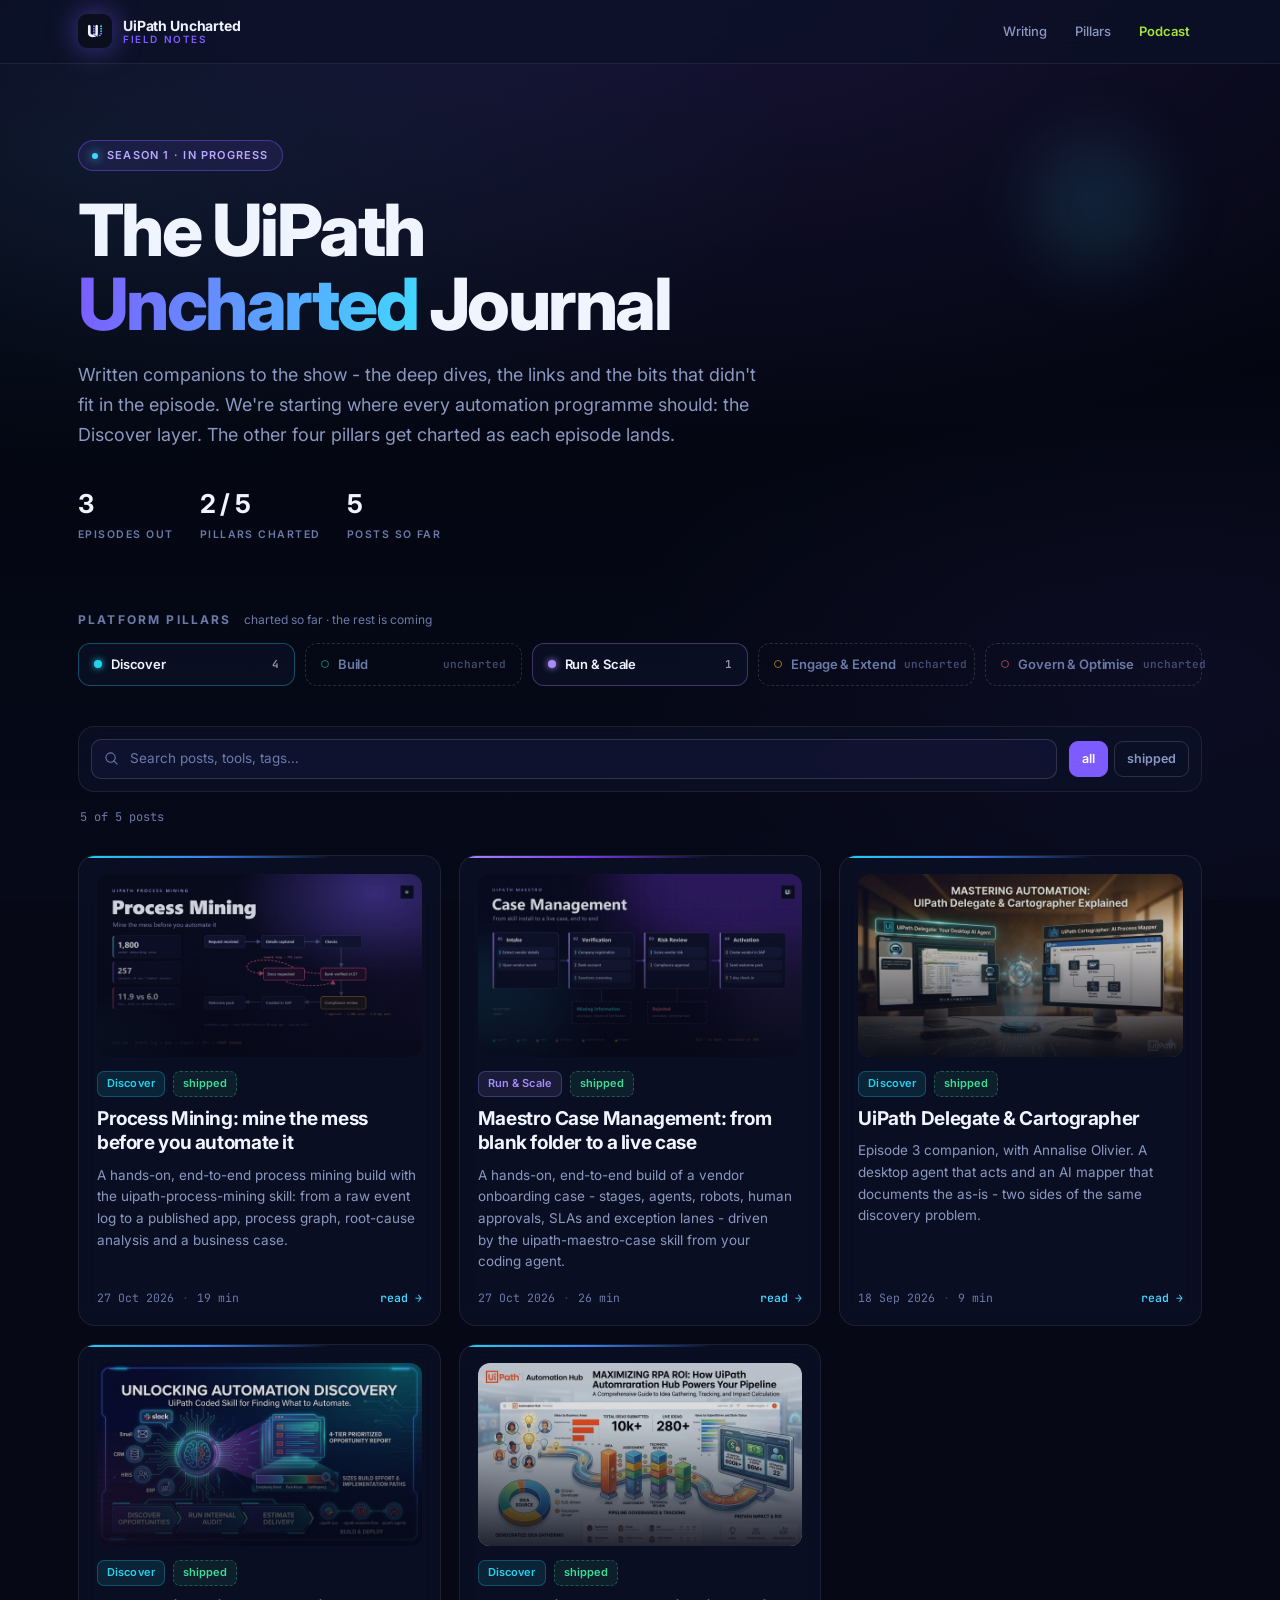
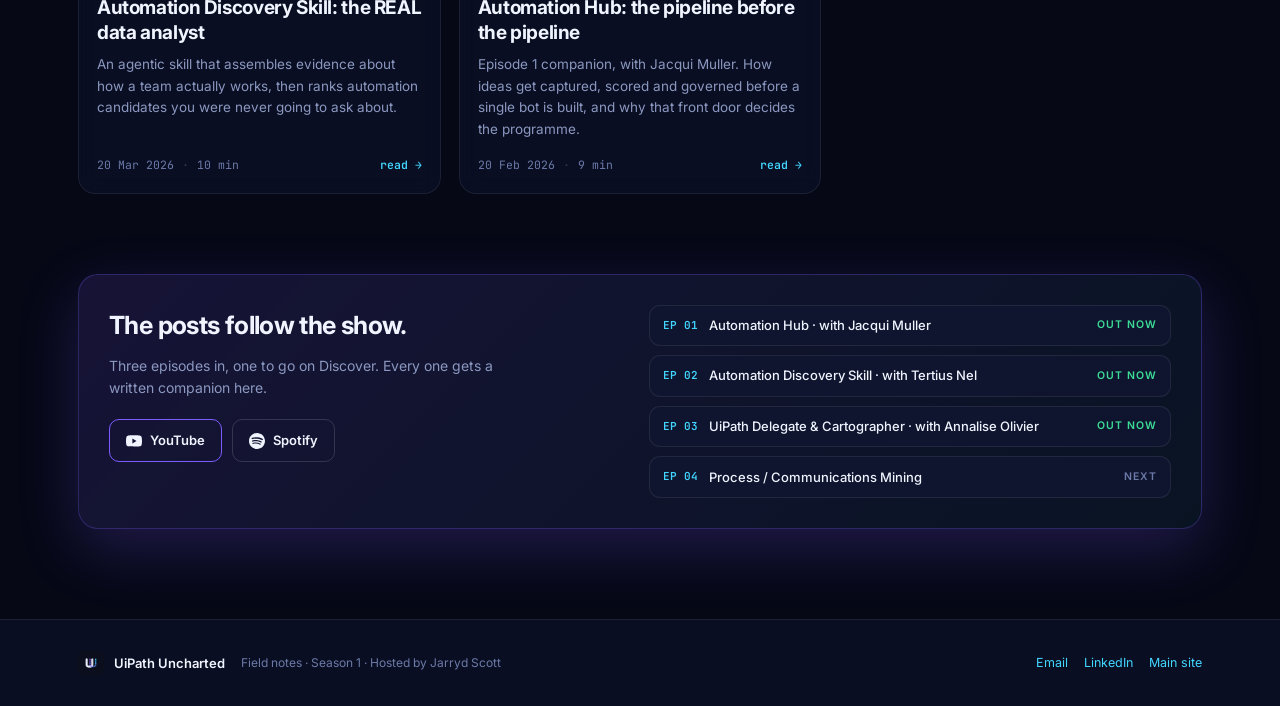
==== commit 759486ff: "Add Process Mining hands-on post and highlight new posts New Discover post mining a synthetic vendor" ====
--- a/blog/index.html
+++ b/blog/index.html
@@ -55,7 +55,7 @@
         <dl class="hero-stats">
           <div class="stat"><dt>episodes out</dt><dd>3</dd></div>
           <div class="stat"><dt>pillars charted</dt><dd>2 / 5</dd></div>
-          <div class="stat"><dt>posts so far</dt><dd>4</dd></div>
+          <div class="stat"><dt>posts so far</dt><dd>5</dd></div>
         </dl>
       </section>
 
@@ -68,7 +68,7 @@
           <button type="button" class="pillar-btn p-discover" data-filter-pillar="Discover" aria-pressed="false">
             <span class="pillar-dot" aria-hidden="true"></span>
             <span class="pillar-name">Discover</span>
-            <span class="pillar-count">3<span class="visually-hidden"> posts</span></span>
+            <span class="pillar-count">4<span class="visually-hidden"> posts</span></span>
           </button>
           <button type="button" class="pillar-btn p-build" disabled>
             <span class="pillar-dot" aria-hidden="true"></span>
@@ -106,13 +106,85 @@
           </div>
         </div>
         <div class="result-line">
-          <span class="mono" data-result aria-live="polite">4 of 4 posts</span>
+          <span class="mono" data-result aria-live="polite">5 of 5 posts</span>
           <button type="button" class="link-btn" data-clear hidden>clear filters</button>
         </div>
       </section>
 
       <section class="uu-wrap posts-section" aria-label="Posts">
         <ul class="post-grid" data-feed>
+          <li data-post data-new-until="2026-11-03" data-pillar="Discover" data-status="shipped" data-search="process mining: mine the mess before you automate it a hands-on, end-to-end process mining build with the uipath-process-mining skill: from a raw event log to a published app, process graph, root-cause analysis and a business case. discover process mining uip cli communications mining vendor onboarding">
+            <a class="post-card p-discover" href="process-mining/">
+              <span class="rail" aria-hidden="true"></span>
+              <div class="post-cover">
+                <img src="assets/process-mining-card.jpg" alt="" width="720" height="402" />
+              </div>
+              <div class="chips">
+                <span class="chip p-discover">Discover</span>
+                <span class="chip chip-status c-green">shipped</span>
+              </div>
+              <h3>Process Mining: mine the mess before you automate it</h3>
+              <p>A hands-on, end-to-end process mining build with the uipath-process-mining skill: from a raw event log to a published app, process graph, root-cause analysis and a business case.</p>
+              <div class="post-meta">
+                <span>27 Oct 2026</span><span class="sep" aria-hidden="true">·</span><span>19 min</span>
+                <span class="cta" aria-hidden="true">read →</span>
+              </div>
+            </a>
+          </li>
+          <li data-post data-new-until="2026-11-03" data-pillar="Run &amp; Scale" data-status="shipped" data-search="maestro case management: from blank folder to a live case a hands-on, end-to-end build of a vendor onboarding case - stages, agents, robots, human approvals, slas and exception lanes - driven by the uipath-maestro-case skill from your coding agent. run &amp; scale maestro case management agentic vendor onboarding">
+            <a class="post-card p-run" href="maestro-case-management/">
+              <span class="rail" aria-hidden="true"></span>
+              <div class="post-cover">
+                <img src="assets/case-management-card.jpg" alt="" width="720" height="402" />
+              </div>
+              <div class="chips">
+                <span class="chip p-run">Run &amp; Scale</span>
+                <span class="chip chip-status c-green">shipped</span>
+              </div>
+              <h3>Maestro Case Management: from blank folder to a live case</h3>
+              <p>A hands-on, end-to-end build of a vendor onboarding case - stages, agents, robots, human approvals, SLAs and exception lanes - driven by the uipath-maestro-case skill from your coding agent.</p>
+              <div class="post-meta">
+                <span>27 Oct 2026</span><span class="sep" aria-hidden="true">·</span><span>26 min</span>
+                <span class="cta" aria-hidden="true">read →</span>
+              </div>
+            </a>
+          </li>
+          <li data-post data-pillar="Discover" data-status="shipped" data-search="uipath delegate &amp; cartographer episode 3 companion, with annalise olivier. a desktop agent that acts and an ai mapper that documents the as-is - two sides of the same discovery problem. discover delegate cartographer episode 3">
+            <a class="post-card p-discover" href="delegate-cartographer/">
+              <span class="rail" aria-hidden="true"></span>
+              <div class="post-cover">
+                <img src="assets/delegate-cartographer-card.jpg" alt="" width="720" height="402" />
+              </div>
+              <div class="chips">
+                <span class="chip p-discover">Discover</span>
+                <span class="chip chip-status c-green">shipped</span>
+              </div>
+              <h3>UiPath Delegate &amp; Cartographer</h3>
+              <p>Episode 3 companion, with Annalise Olivier. A desktop agent that acts and an AI mapper that documents the as-is - two sides of the same discovery problem.</p>
+              <div class="post-meta">
+                <span>18 Sep 2026</span><span class="sep" aria-hidden="true">·</span><span>9 min</span>
+                <span class="cta" aria-hidden="true">read →</span>
+              </div>
+            </a>
+          </li>
+          <li data-post data-pillar="Discover" data-status="shipped" data-search="automation discovery skill: the real data analyst an agentic skill that assembles evidence about how a team actually works, then ranks automation candidates you were never going to ask about. discover automation discovery automation hub agentic episode 2">
+            <a class="post-card p-discover" href="automation-discovery-skill/">
+              <span class="rail" aria-hidden="true"></span>
+              <div class="post-cover">
+                <img src="assets/automation-discovery-card.jpg" alt="" width="720" height="402" />
+              </div>
+              <div class="chips">
+                <span class="chip p-discover">Discover</span>
+                <span class="chip chip-status c-green">shipped</span>
+              </div>
+              <h3>Automation Discovery Skill: the REAL data analyst</h3>
+              <p>An agentic skill that assembles evidence about how a team actually works, then ranks automation candidates you were never going to ask about.</p>
+              <div class="post-meta">
+                <span>20 Mar 2026</span><span class="sep" aria-hidden="true">·</span><span>10 min</span>
+                <span class="cta" aria-hidden="true">read →</span>
+              </div>
+            </a>
+          </li>
           <li data-post data-pillar="Discover" data-status="shipped" data-search="automation hub: the pipeline before the pipeline episode 1 companion, with jacqui muller. how ideas get captured, scored and governed before a single bot is built, and why that front door decides the programme. discover automation hub coe episode 1">
             <a class="post-card p-discover" href="automation-hub/">
               <span class="rail" aria-hidden="true"></span>
@@ -127,60 +199,6 @@
               <p>Episode 1 companion, with Jacqui Muller. How ideas get captured, scored and governed before a single bot is built, and why that front door decides the programme.</p>
               <div class="post-meta">
                 <span>20 Feb 2026</span><span class="sep" aria-hidden="true">·</span><span>9 min</span>
-                <span class="cta" aria-hidden="true">read →</span>
-              </div>
-            </a>
-          </li>
-          <li data-post data-pillar="Discover" data-status="shipped" data-search="automation discovery skill: the real data analyst an agentic skill that assembles evidence about how a team actually works, then ranks automation candidates you were never going to ask about. discover automation discovery automation hub agentic episode 2">
-            <a class="post-card p-discover" href="automation-discovery-skill/">
-              <span class="rail" aria-hidden="true"></span>
-              <div class="post-cover">
-                <img src="assets/automation-discovery-card.jpg" alt="" width="720" height="402" />
-              </div>
-              <div class="chips">
-                <span class="chip p-discover">Discover</span>
-                <span class="chip chip-status c-green">shipped</span>
-              </div>
-              <h3>Automation Discovery Skill: the REAL data analyst</h3>
-              <p>An agentic skill that assembles evidence about how a team actually works, then ranks automation candidates you were never going to ask about.</p>
-              <div class="post-meta">
-                <span>20 Mar 2026</span><span class="sep" aria-hidden="true">·</span><span>10 min</span>
-                <span class="cta" aria-hidden="true">read →</span>
-              </div>
-            </a>
-          </li>
-          <li data-post data-pillar="Discover" data-status="shipped" data-search="uipath delegate &amp; cartographer episode 3 companion, with annalise olivier. a desktop agent that acts and an ai mapper that documents the as-is - two sides of the same discovery problem. discover delegate cartographer episode 3">
-            <a class="post-card p-discover" href="delegate-cartographer/">
-              <span class="rail" aria-hidden="true"></span>
-              <div class="post-cover">
-                <img src="assets/delegate-cartographer-card.jpg" alt="" width="720" height="402" />
-              </div>
-              <div class="chips">
-                <span class="chip p-discover">Discover</span>
-                <span class="chip chip-status c-green">shipped</span>
-              </div>
-              <h3>UiPath Delegate &amp; Cartographer</h3>
-              <p>Episode 3 companion, with Annalise Olivier. A desktop agent that acts and an AI mapper that documents the as-is - two sides of the same discovery problem.</p>
-              <div class="post-meta">
-                <span>18 Sep 2026</span><span class="sep" aria-hidden="true">·</span><span>9 min</span>
-                <span class="cta" aria-hidden="true">read →</span>
-              </div>
-            </a>
-          </li>
-          <li data-post data-pillar="Run &amp; Scale" data-status="shipped" data-search="maestro case management: from blank folder to a live case a hands-on, end-to-end build of a vendor onboarding case - stages, agents, robots, human approvals, slas and exception lanes - driven by the uipath-maestro-case skill from your coding agent. run &amp; scale maestro case management agentic vendor onboarding">
-            <a class="post-card p-run" href="maestro-case-management/">
-              <span class="rail" aria-hidden="true"></span>
-              <div class="post-cover">
-                <img src="assets/case-management-card.jpg" alt="" width="720" height="402" />
-              </div>
-              <div class="chips">
-                <span class="chip p-run">Run &amp; Scale</span>
-                <span class="chip chip-status c-green">shipped</span>
-              </div>
-              <h3>Maestro Case Management: from blank folder to a live case</h3>
-              <p>A hands-on, end-to-end build of a vendor onboarding case - stages, agents, robots, human approvals, SLAs and exception lanes - driven by the uipath-maestro-case skill from your coding agent.</p>
-              <div class="post-meta">
-                <span>27 Oct 2026</span><span class="sep" aria-hidden="true">·</span><span>26 min</span>
                 <span class="cta" aria-hidden="true">read →</span>
               </div>
             </a>
--- a/blog/blog.css
+++ b/blog/blog.css
@@ -679,6 +679,20 @@
 .post-grid > li:nth-child(2) .post-card { animation-delay: 70ms; }
 .post-grid > li:nth-child(3) .post-card { animation-delay: 140ms; }
 .post-grid > li:nth-child(4) .post-card { animation-delay: 210ms; }
+.post-grid > li:nth-child(5) .post-card { animation-delay: 280ms; }
+
+/* New posts: red border for their first week (blog.js reads data-new-until) */
+.post-grid > li.is-new .post-card,
+.post-grid > li.is-new .post-card:hover {
+  border-color: #ff4d5e;
+  box-shadow: 0 0 0 1px rgba(255, 77, 94, 0.45), 0 0 32px rgba(255, 77, 94, 0.2);
+}
+
+.chip.chip-new {
+  border-color: rgba(255, 77, 94, 0.55);
+  background: rgba(255, 77, 94, 0.14);
+  color: #ff8a95;
+}
 
 .post-card:hover {
   color: inherit;
@@ -1059,6 +1073,7 @@
   color: var(--uu-text);
   font-family: var(--uu-mono);
   font-size: 14.5px;
+  overflow-wrap: anywhere;
 }
 
 /* Callout: pull-quote and note */
@@ -3090,3 +3105,108 @@
 @media (prefers-reduced-motion: reduce) {
   .lightbox img { animation: none; }
 }
+
+/* ─── Root-cause explorer (Process Mining post) ────────── */
+
+.rca {
+  margin: 6px 0 16px;
+  padding: 16px 18px 14px;
+  border-radius: 16px;
+  border: 1px solid var(--uu-border2);
+  background: var(--uu-panel);
+}
+
+.rca-tabs {
+  display: flex;
+  flex-wrap: wrap;
+  gap: 8px;
+  margin-bottom: 12px;
+}
+
+.rca-tabs .mini-btn[aria-pressed="true"] {
+  border-color: var(--uu-accent2);
+  color: var(--uu-text);
+  background: rgba(66, 214, 255, 0.1);
+}
+
+.rca-q {
+  margin: 0 0 12px;
+  font-size: 13px;
+  color: var(--uu-muted);
+}
+
+.rca-list {
+  display: grid;
+  gap: 6px;
+  margin: 0;
+  padding: 0;
+  list-style: none;
+}
+
+.rca-row {
+  display: grid;
+  grid-template-columns: minmax(150px, 210px) 1fr 64px;
+  align-items: center;
+  gap: 12px;
+  font-size: 13px;
+}
+
+.rca-label {
+  overflow: hidden;
+  white-space: nowrap;
+  text-overflow: ellipsis;
+}
+
+.rca-label small {
+  margin-right: 6px;
+  font-family: var(--uu-mono);
+  font-size: 10.5px;
+  color: var(--uu-muted2);
+  text-transform: uppercase;
+}
+
+.rca-bar {
+  position: relative;
+  height: 10px;
+  border-radius: 99px;
+  background: rgba(255, 255, 255, 0.06);
+}
+
+.rca-bar span {
+  position: absolute;
+  inset: 0 auto 0 0;
+  width: var(--w);
+  border-radius: inherit;
+  background: linear-gradient(90deg, var(--uu-accent), var(--uu-accent2));
+  transition: width 420ms var(--uu-ease);
+}
+
+.rca-row.is-top .rca-bar span {
+  background: linear-gradient(90deg, #ff5c8a, #ff9f5c);
+}
+
+.rca-pct {
+  font-family: var(--uu-mono);
+  font-size: 12px;
+  text-align: right;
+  color: var(--uu-muted);
+}
+
+.rca-pct strong {
+  color: var(--uu-text);
+}
+
+.rca-base {
+  margin: 12px 0 0;
+  font-size: 12px;
+  color: var(--uu-muted2);
+}
+
+@media (max-width: 560px) {
+  .rca-row { grid-template-columns: 1fr 52px; }
+  .rca-bar { grid-column: 1 / -1; grid-row: 2; }
+}
+
+@media (prefers-reduced-motion: reduce) {
+  .rca-bar span { transition: none; }
+}
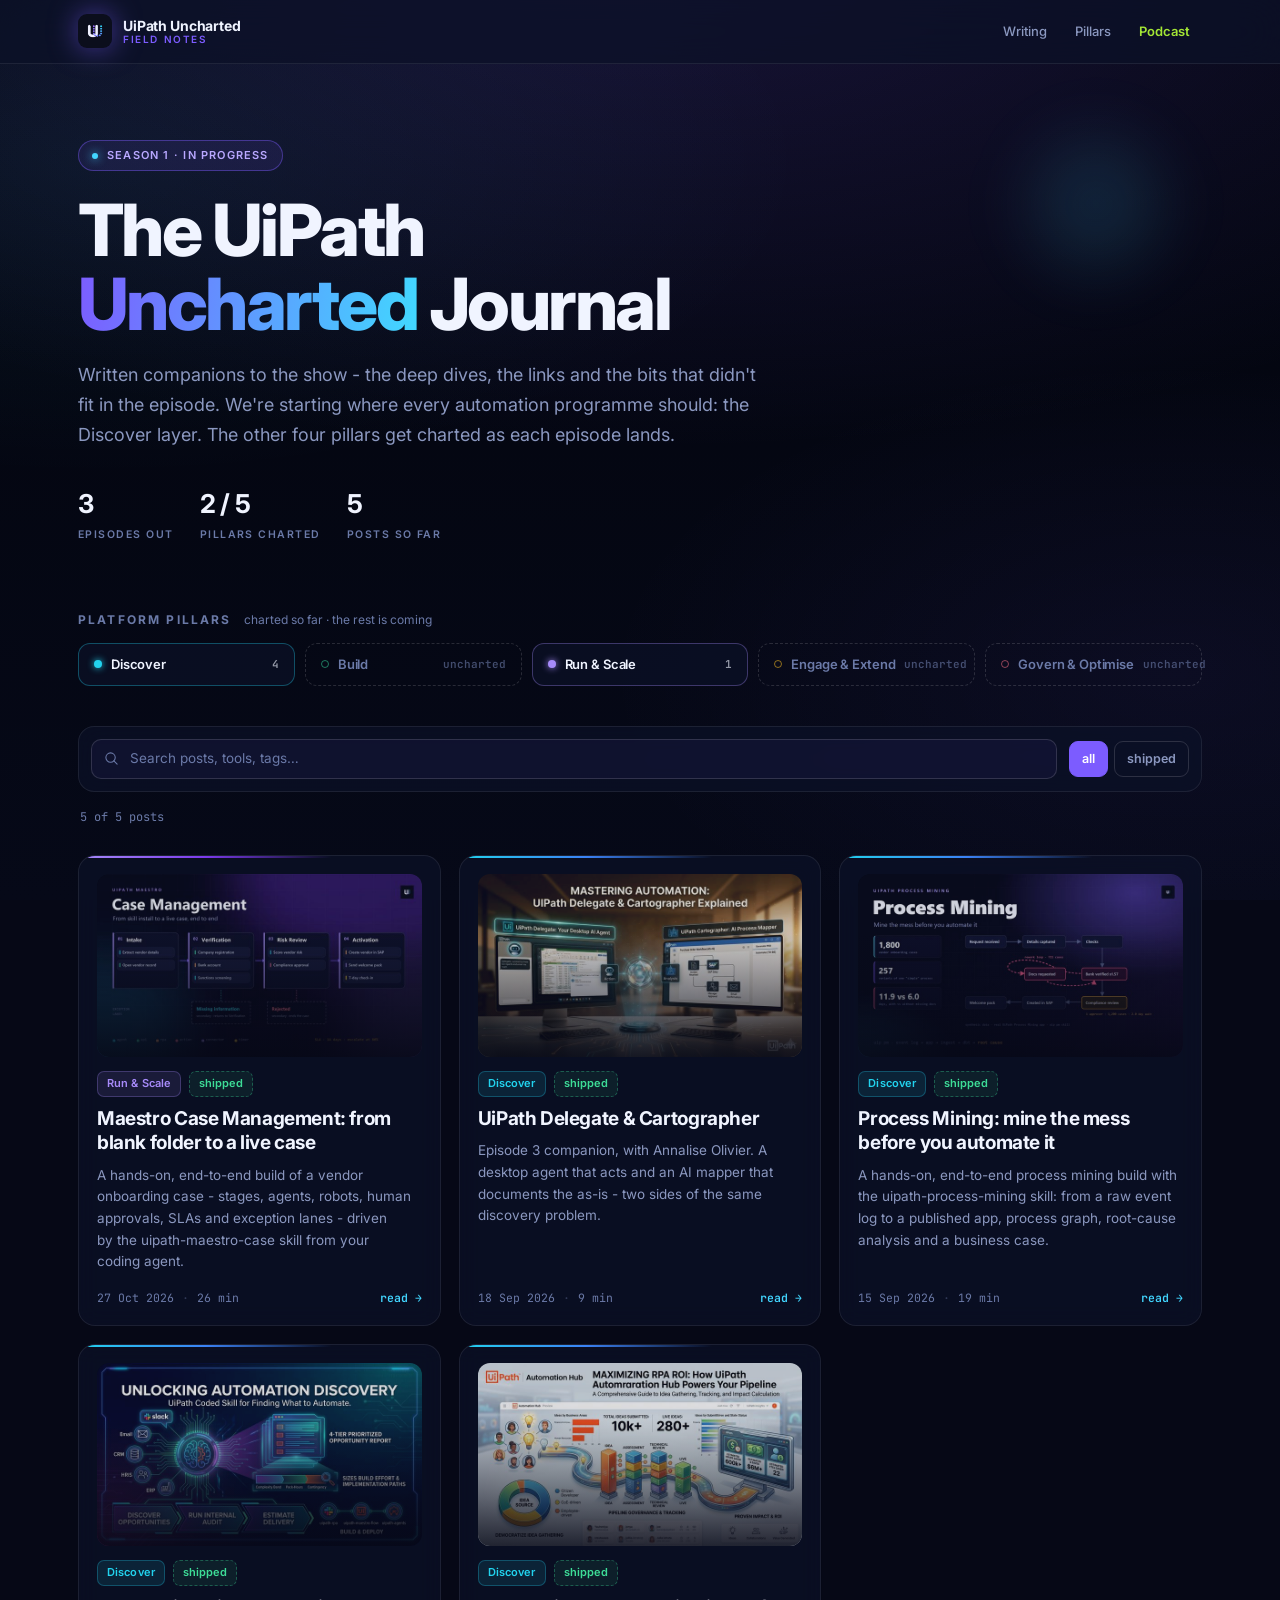
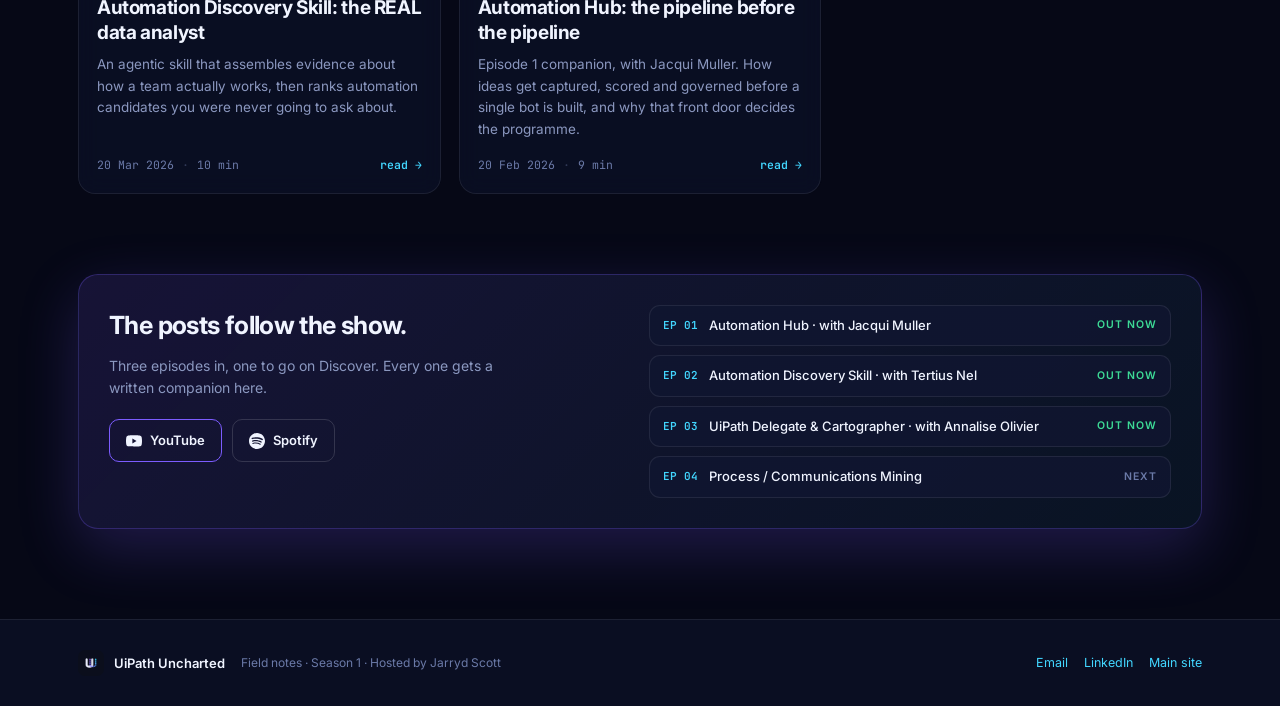
==== commit 143a3ce5: "Date Process Mining post 15 Sep 2026 and drop its new highlight Feed re-sorted newest first; only Ma" ====
--- a/blog/index.html
+++ b/blog/index.html
@@ -113,7 +113,43 @@
 
       <section class="uu-wrap posts-section" aria-label="Posts">
         <ul class="post-grid" data-feed>
-          <li data-post data-new-until="2026-11-03" data-pillar="Discover" data-status="shipped" data-search="process mining: mine the mess before you automate it a hands-on, end-to-end process mining build with the uipath-process-mining skill: from a raw event log to a published app, process graph, root-cause analysis and a business case. discover process mining uip cli communications mining vendor onboarding">
+          <li data-post data-new-until="2026-11-03" data-pillar="Run &amp; Scale" data-status="shipped" data-search="maestro case management: from blank folder to a live case a hands-on, end-to-end build of a vendor onboarding case - stages, agents, robots, human approvals, slas and exception lanes - driven by the uipath-maestro-case skill from your coding agent. run &amp; scale maestro case management agentic vendor onboarding">
+            <a class="post-card p-run" href="maestro-case-management/">
+              <span class="rail" aria-hidden="true"></span>
+              <div class="post-cover">
+                <img src="assets/case-management-card.jpg" alt="" width="720" height="402" />
+              </div>
+              <div class="chips">
+                <span class="chip p-run">Run &amp; Scale</span>
+                <span class="chip chip-status c-green">shipped</span>
+              </div>
+              <h3>Maestro Case Management: from blank folder to a live case</h3>
+              <p>A hands-on, end-to-end build of a vendor onboarding case - stages, agents, robots, human approvals, SLAs and exception lanes - driven by the uipath-maestro-case skill from your coding agent.</p>
+              <div class="post-meta">
+                <span>27 Oct 2026</span><span class="sep" aria-hidden="true">·</span><span>26 min</span>
+                <span class="cta" aria-hidden="true">read →</span>
+              </div>
+            </a>
+          </li>
+          <li data-post data-pillar="Discover" data-status="shipped" data-search="uipath delegate &amp; cartographer episode 3 companion, with annalise olivier. a desktop agent that acts and an ai mapper that documents the as-is - two sides of the same discovery problem. discover delegate cartographer episode 3">
+            <a class="post-card p-discover" href="delegate-cartographer/">
+              <span class="rail" aria-hidden="true"></span>
+              <div class="post-cover">
+                <img src="assets/delegate-cartographer-card.jpg" alt="" width="720" height="402" />
+              </div>
+              <div class="chips">
+                <span class="chip p-discover">Discover</span>
+                <span class="chip chip-status c-green">shipped</span>
+              </div>
+              <h3>UiPath Delegate &amp; Cartographer</h3>
+              <p>Episode 3 companion, with Annalise Olivier. A desktop agent that acts and an AI mapper that documents the as-is - two sides of the same discovery problem.</p>
+              <div class="post-meta">
+                <span>18 Sep 2026</span><span class="sep" aria-hidden="true">·</span><span>9 min</span>
+                <span class="cta" aria-hidden="true">read →</span>
+              </div>
+            </a>
+          </li>
+          <li data-post data-pillar="Discover" data-status="shipped" data-search="process mining: mine the mess before you automate it a hands-on, end-to-end process mining build with the uipath-process-mining skill: from a raw event log to a published app, process graph, root-cause analysis and a business case. discover process mining uip cli communications mining vendor onboarding">
             <a class="post-card p-discover" href="process-mining/">
               <span class="rail" aria-hidden="true"></span>
               <div class="post-cover">
@@ -126,43 +162,7 @@
               <h3>Process Mining: mine the mess before you automate it</h3>
               <p>A hands-on, end-to-end process mining build with the uipath-process-mining skill: from a raw event log to a published app, process graph, root-cause analysis and a business case.</p>
               <div class="post-meta">
-                <span>27 Oct 2026</span><span class="sep" aria-hidden="true">·</span><span>19 min</span>
-                <span class="cta" aria-hidden="true">read →</span>
-              </div>
-            </a>
-          </li>
-          <li data-post data-new-until="2026-11-03" data-pillar="Run &amp; Scale" data-status="shipped" data-search="maestro case management: from blank folder to a live case a hands-on, end-to-end build of a vendor onboarding case - stages, agents, robots, human approvals, slas and exception lanes - driven by the uipath-maestro-case skill from your coding agent. run &amp; scale maestro case management agentic vendor onboarding">
-            <a class="post-card p-run" href="maestro-case-management/">
-              <span class="rail" aria-hidden="true"></span>
-              <div class="post-cover">
-                <img src="assets/case-management-card.jpg" alt="" width="720" height="402" />
-              </div>
-              <div class="chips">
-                <span class="chip p-run">Run &amp; Scale</span>
-                <span class="chip chip-status c-green">shipped</span>
-              </div>
-              <h3>Maestro Case Management: from blank folder to a live case</h3>
-              <p>A hands-on, end-to-end build of a vendor onboarding case - stages, agents, robots, human approvals, SLAs and exception lanes - driven by the uipath-maestro-case skill from your coding agent.</p>
-              <div class="post-meta">
-                <span>27 Oct 2026</span><span class="sep" aria-hidden="true">·</span><span>26 min</span>
-                <span class="cta" aria-hidden="true">read →</span>
-              </div>
-            </a>
-          </li>
-          <li data-post data-pillar="Discover" data-status="shipped" data-search="uipath delegate &amp; cartographer episode 3 companion, with annalise olivier. a desktop agent that acts and an ai mapper that documents the as-is - two sides of the same discovery problem. discover delegate cartographer episode 3">
-            <a class="post-card p-discover" href="delegate-cartographer/">
-              <span class="rail" aria-hidden="true"></span>
-              <div class="post-cover">
-                <img src="assets/delegate-cartographer-card.jpg" alt="" width="720" height="402" />
-              </div>
-              <div class="chips">
-                <span class="chip p-discover">Discover</span>
-                <span class="chip chip-status c-green">shipped</span>
-              </div>
-              <h3>UiPath Delegate &amp; Cartographer</h3>
-              <p>Episode 3 companion, with Annalise Olivier. A desktop agent that acts and an AI mapper that documents the as-is - two sides of the same discovery problem.</p>
-              <div class="post-meta">
-                <span>18 Sep 2026</span><span class="sep" aria-hidden="true">·</span><span>9 min</span>
+                <span>15 Sep 2026</span><span class="sep" aria-hidden="true">·</span><span>19 min</span>
                 <span class="cta" aria-hidden="true">read →</span>
               </div>
             </a>
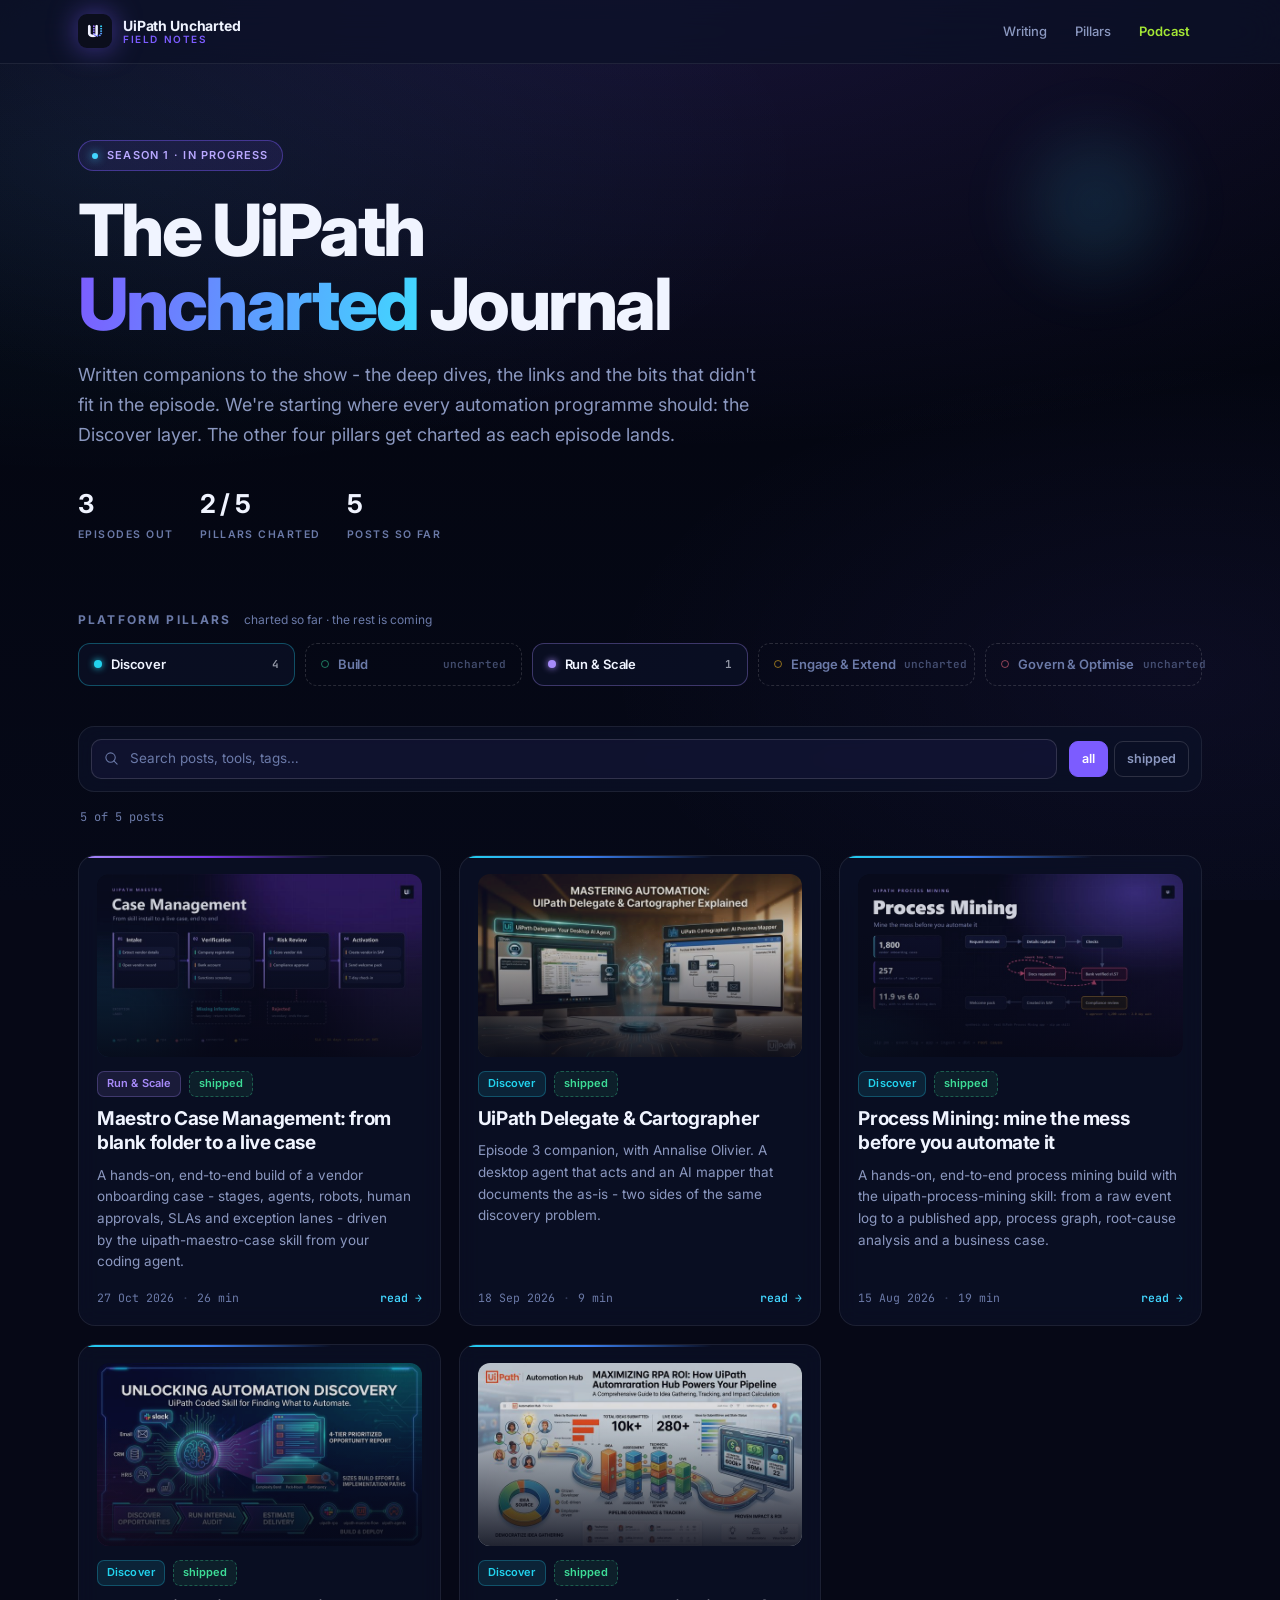
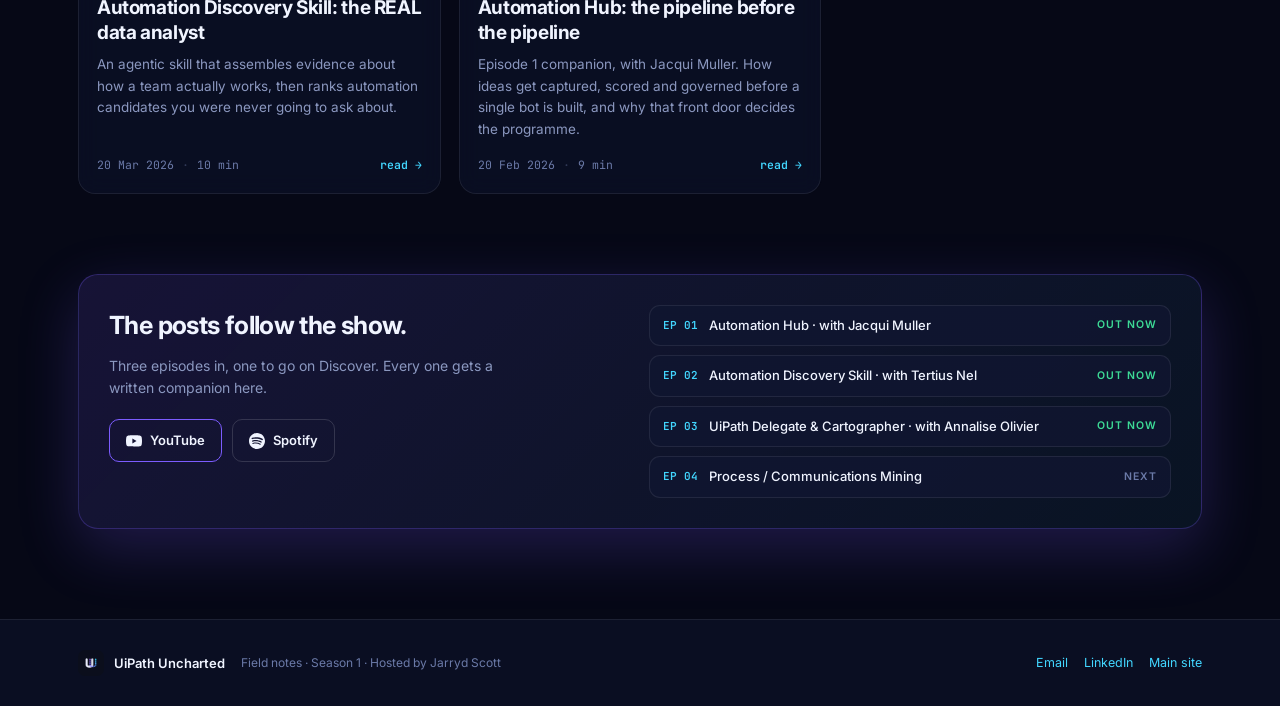
==== commit 9e682c80: "Date Process Mining post 15 Aug 2026 Co-Authored-By: Claude Opus 5.5 <noreply@anthropic.com>" ====
--- a/blog/index.html
+++ b/blog/index.html
@@ -162,7 +162,7 @@
               <h3>Process Mining: mine the mess before you automate it</h3>
               <p>A hands-on, end-to-end process mining build with the uipath-process-mining skill: from a raw event log to a published app, process graph, root-cause analysis and a business case.</p>
               <div class="post-meta">
-                <span>15 Sep 2026</span><span class="sep" aria-hidden="true">·</span><span>19 min</span>
+                <span>15 Aug 2026</span><span class="sep" aria-hidden="true">·</span><span>19 min</span>
                 <span class="cta" aria-hidden="true">read →</span>
               </div>
             </a>
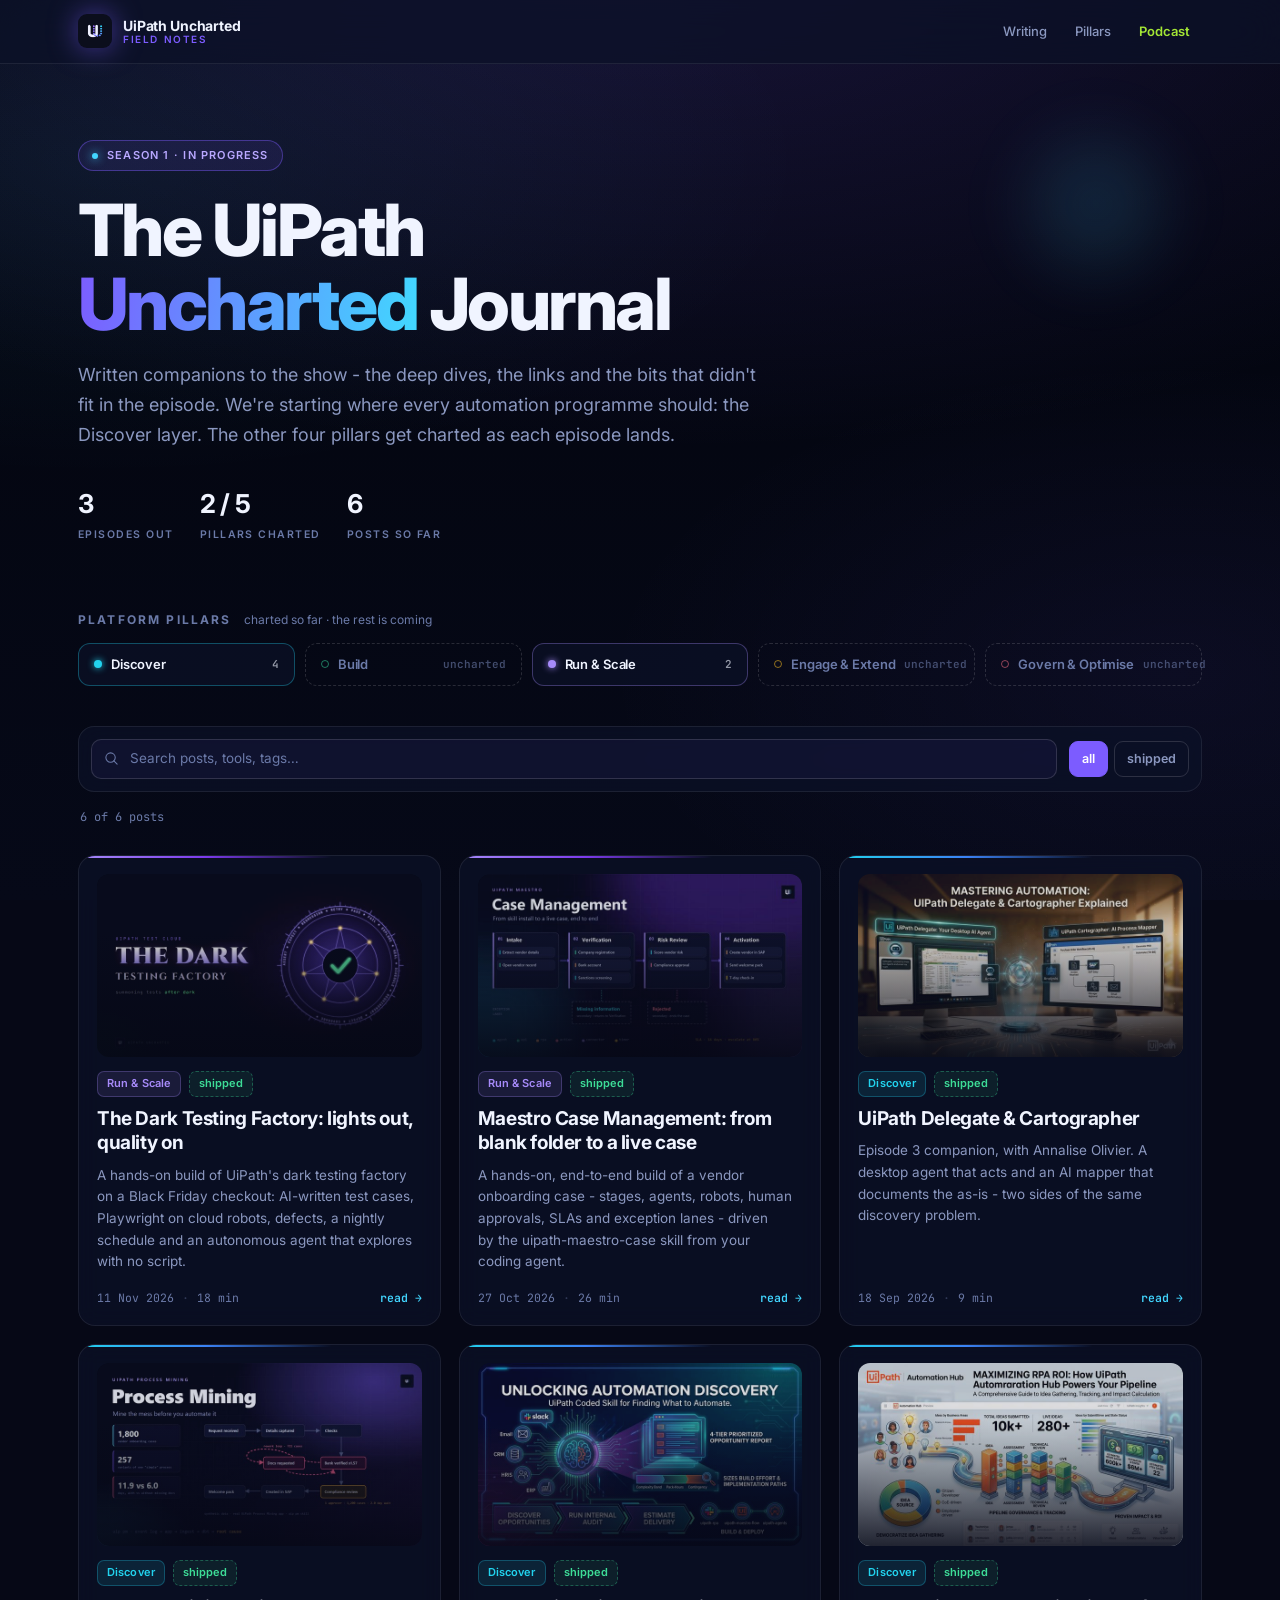
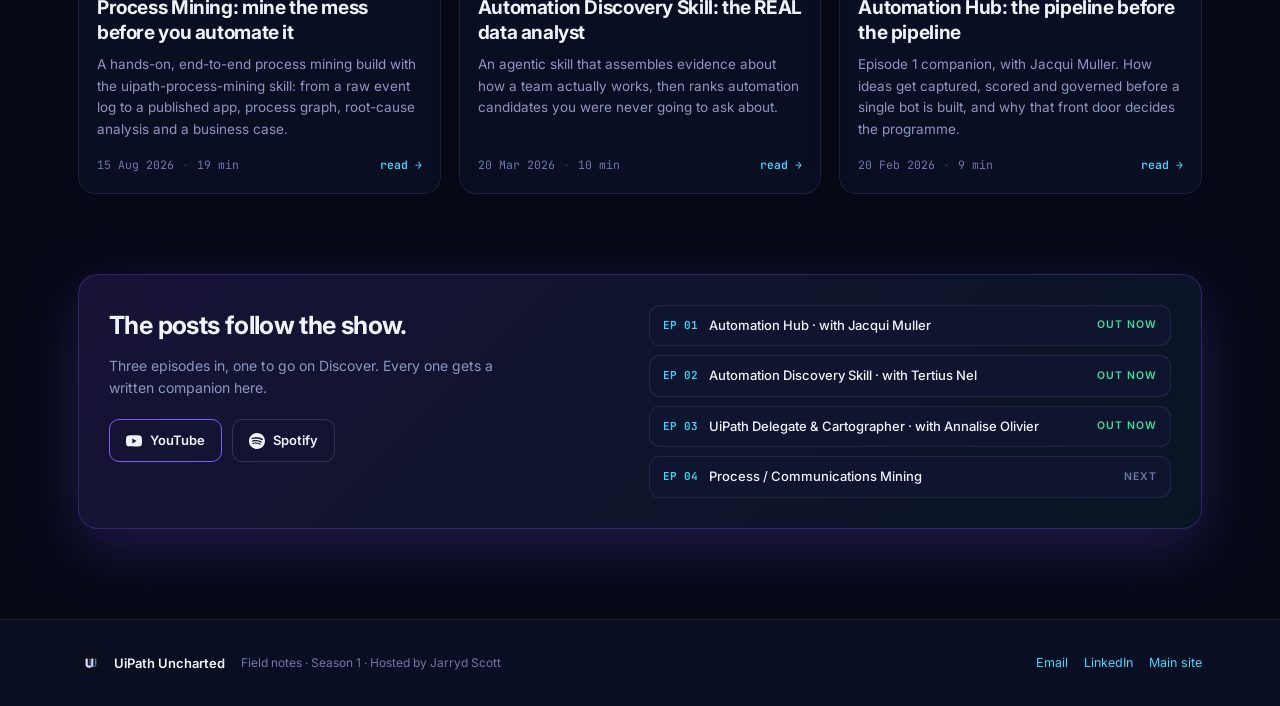
==== commit 57fdbfb1: "Blog: add The Dark Testing Factory post Hands-on Test Cloud build on the Kudu & Co Black Friday shop" ====
--- a/blog/index.html
+++ b/blog/index.html
@@ -55,7 +55,7 @@
         <dl class="hero-stats">
           <div class="stat"><dt>episodes out</dt><dd>3</dd></div>
           <div class="stat"><dt>pillars charted</dt><dd>2 / 5</dd></div>
-          <div class="stat"><dt>posts so far</dt><dd>5</dd></div>
+          <div class="stat"><dt>posts so far</dt><dd>6</dd></div>
         </dl>
       </section>
 
@@ -78,7 +78,7 @@
           <button type="button" class="pillar-btn p-run" data-filter-pillar="Run &amp; Scale" aria-pressed="false">
             <span class="pillar-dot" aria-hidden="true"></span>
             <span class="pillar-name">Run &amp; Scale</span>
-            <span class="pillar-count">1<span class="visually-hidden"> posts</span></span>
+            <span class="pillar-count">2<span class="visually-hidden"> posts</span></span>
           </button>
           <button type="button" class="pillar-btn p-engage" disabled>
             <span class="pillar-dot" aria-hidden="true"></span>
@@ -106,14 +106,32 @@
           </div>
         </div>
         <div class="result-line">
-          <span class="mono" data-result aria-live="polite">5 of 5 posts</span>
+          <span class="mono" data-result aria-live="polite">6 of 6 posts</span>
           <button type="button" class="link-btn" data-clear hidden>clear filters</button>
         </div>
       </section>
 
       <section class="uu-wrap posts-section" aria-label="Posts">
         <ul class="post-grid" data-feed>
-          <li data-post data-new-until="2026-11-03" data-pillar="Run &amp; Scale" data-status="shipped" data-search="maestro case management: from blank folder to a live case a hands-on, end-to-end build of a vendor onboarding case - stages, agents, robots, human approvals, slas and exception lanes - driven by the uipath-maestro-case skill from your coding agent. run &amp; scale maestro case management agentic vendor onboarding">
+          <li data-post data-new-until="2026-11-18" data-pillar="Run &amp; Scale" data-status="shipped" data-search="the dark testing factory: lights out, quality on a hands-on build of uipath's dark testing factory on a black friday checkout: ai-written test cases, playwright on cloud robots, defects, a nightly schedule and an autonomous agent that explores with no script. run &amp; scale test manager test cloud playwright agentic autopilot uip cli">
+            <a class="post-card p-run" href="dark-testing-factory/">
+              <span class="rail" aria-hidden="true"></span>
+              <div class="post-cover">
+                <img src="assets/dark-testing-factory-card.jpg" alt="" width="720" height="402" />
+              </div>
+              <div class="chips">
+                <span class="chip p-run">Run &amp; Scale</span>
+                <span class="chip chip-status c-green">shipped</span>
+              </div>
+              <h3>The Dark Testing Factory: lights out, quality on</h3>
+              <p>A hands-on build of UiPath's dark testing factory on a Black Friday checkout: AI-written test cases, Playwright on cloud robots, defects, a nightly schedule and an autonomous agent that explores with no script.</p>
+              <div class="post-meta">
+                <span>11 Nov 2026</span><span class="sep" aria-hidden="true">·</span><span>18 min</span>
+                <span class="cta" aria-hidden="true">read →</span>
+              </div>
+            </a>
+          </li>
+          <li data-post data-new-until="2026-11-25" data-pillar="Run &amp; Scale" data-status="shipped" data-search="maestro case management: from blank folder to a live case a hands-on, end-to-end build of a vendor onboarding case - stages, agents, robots, human approvals, slas and exception lanes - driven by the uipath-maestro-case skill from your coding agent. run &amp; scale maestro case management agentic vendor onboarding">
             <a class="post-card p-run" href="maestro-case-management/">
               <span class="rail" aria-hidden="true"></span>
               <div class="post-cover">
--- a/blog/blog.css
+++ b/blog/blog.css
@@ -1562,6 +1562,12 @@
   margin: 12px 0 0;
 }
 
+/* Tall, narrow screenshots (side panels) */
+.figure.shot.is-narrow {
+  max-width: 420px;
+  margin: 12px auto 0;
+}
+
 .figure.shot figcaption {
   padding: 8px 12px;
   border-top: 1px solid var(--uu-border);
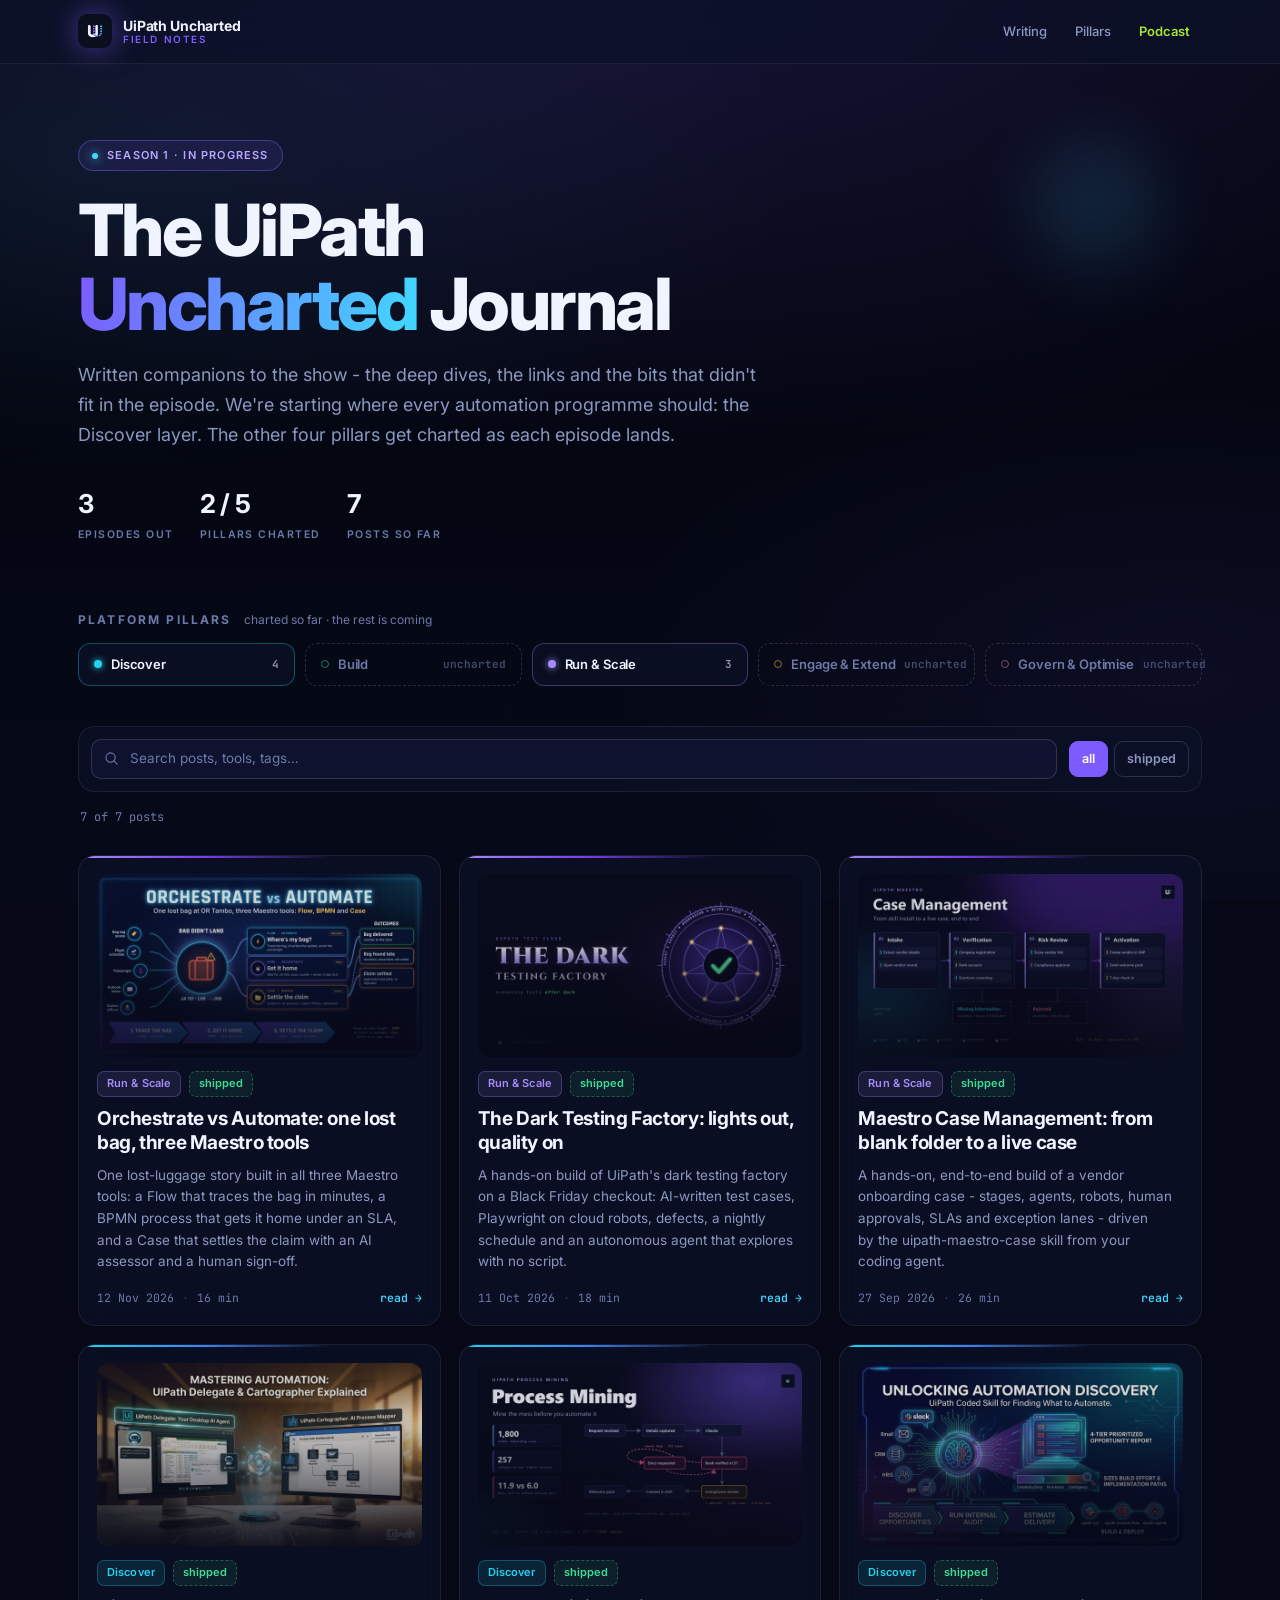
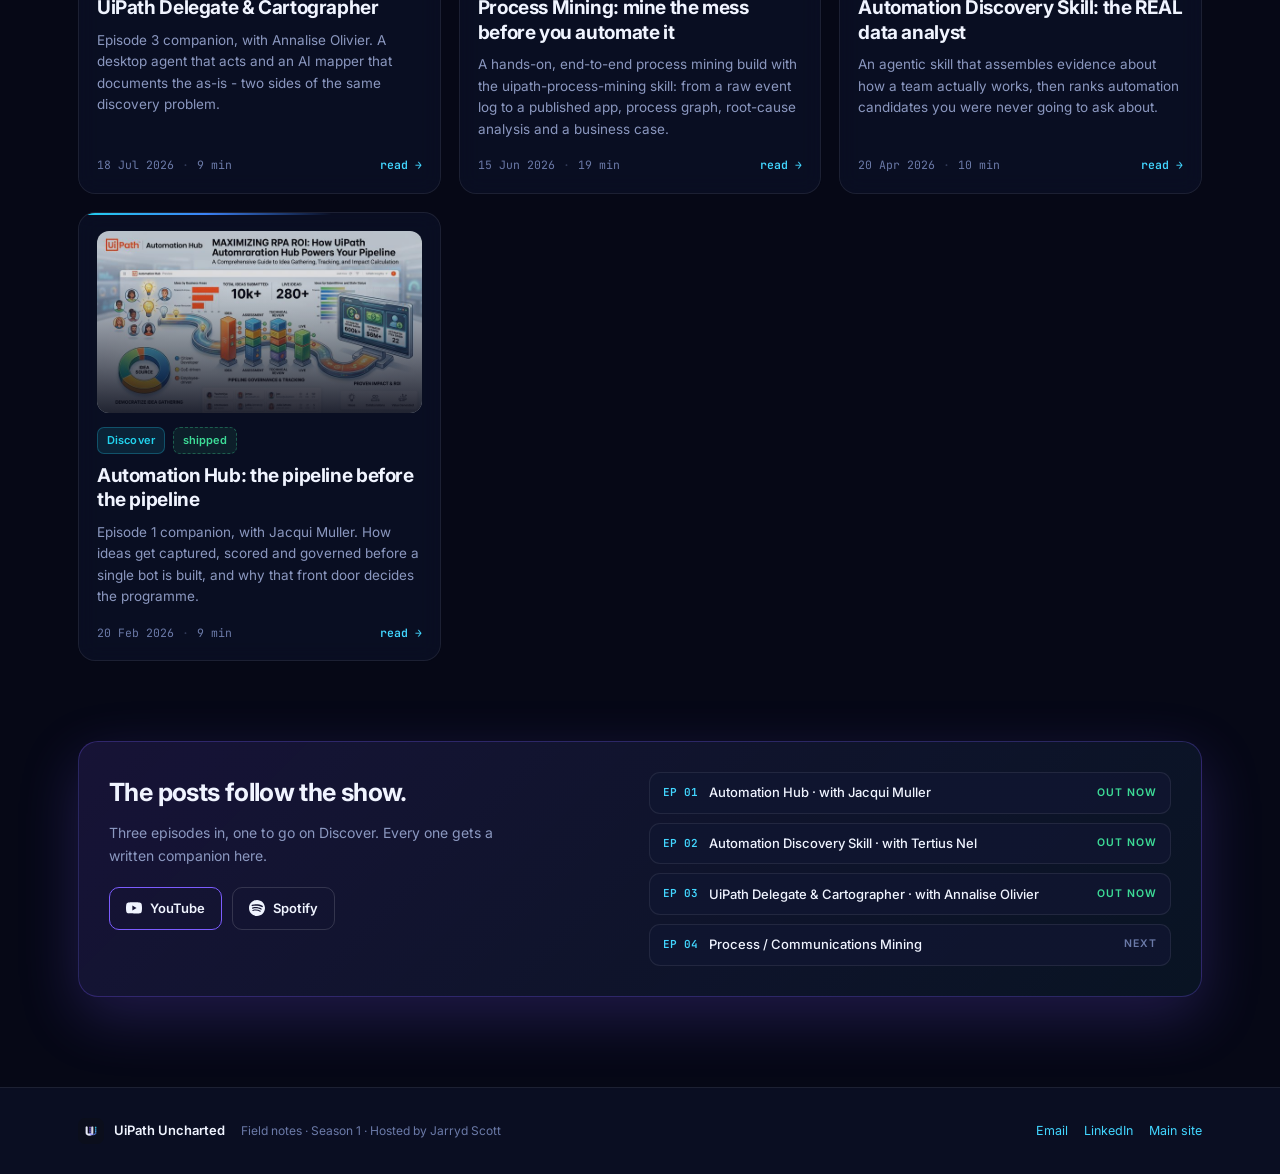
==== commit 023ef1a4: "Blog: add Orchestrate vs Automate post, spread post dates New Run & Scale post building one lost-lug" ====
--- a/blog/index.html
+++ b/blog/index.html
@@ -55,7 +55,7 @@
         <dl class="hero-stats">
           <div class="stat"><dt>episodes out</dt><dd>3</dd></div>
           <div class="stat"><dt>pillars charted</dt><dd>2 / 5</dd></div>
-          <div class="stat"><dt>posts so far</dt><dd>6</dd></div>
+          <div class="stat"><dt>posts so far</dt><dd>7</dd></div>
         </dl>
       </section>
 
@@ -78,7 +78,7 @@
           <button type="button" class="pillar-btn p-run" data-filter-pillar="Run &amp; Scale" aria-pressed="false">
             <span class="pillar-dot" aria-hidden="true"></span>
             <span class="pillar-name">Run &amp; Scale</span>
-            <span class="pillar-count">2<span class="visually-hidden"> posts</span></span>
+            <span class="pillar-count">3<span class="visually-hidden"> posts</span></span>
           </button>
           <button type="button" class="pillar-btn p-engage" disabled>
             <span class="pillar-dot" aria-hidden="true"></span>
@@ -106,13 +106,31 @@
           </div>
         </div>
         <div class="result-line">
-          <span class="mono" data-result aria-live="polite">6 of 6 posts</span>
+          <span class="mono" data-result aria-live="polite">7 of 7 posts</span>
           <button type="button" class="link-btn" data-clear hidden>clear filters</button>
         </div>
       </section>
 
       <section class="uu-wrap posts-section" aria-label="Posts">
         <ul class="post-grid" data-feed>
+          <li data-post data-new-until="2026-11-26" data-pillar="Run &amp; Scale" data-status="shipped" data-search="orchestrate vs automate: one lost bag, three maestro tools one lost-luggage story built in all three uipath maestro tools: a flow that traces the bag, a bpmn process that gets it home under an sla, and a case that settles the claim with an ai assessor and a human sign-off. run &amp; scale maestro flow bpmn case management agentic uip cli">
+            <a class="post-card p-run" href="maestro-orchestrate-vs-automate/">
+              <span class="rail" aria-hidden="true"></span>
+              <div class="post-cover">
+                <img src="assets/maestro-orchestrate-card.jpg" alt="" width="720" height="402" />
+              </div>
+              <div class="chips">
+                <span class="chip p-run">Run &amp; Scale</span>
+                <span class="chip chip-status c-green">shipped</span>
+              </div>
+              <h3>Orchestrate vs Automate: one lost bag, three Maestro tools</h3>
+              <p>One lost-luggage story built in all three Maestro tools: a Flow that traces the bag in minutes, a BPMN process that gets it home under an SLA, and a Case that settles the claim with an AI assessor and a human sign-off.</p>
+              <div class="post-meta">
+                <span>12 Nov 2026</span><span class="sep" aria-hidden="true">·</span><span>16 min</span>
+                <span class="cta" aria-hidden="true">read →</span>
+              </div>
+            </a>
+          </li>
           <li data-post data-new-until="2026-11-18" data-pillar="Run &amp; Scale" data-status="shipped" data-search="the dark testing factory: lights out, quality on a hands-on build of uipath's dark testing factory on a black friday checkout: ai-written test cases, playwright on cloud robots, defects, a nightly schedule and an autonomous agent that explores with no script. run &amp; scale test manager test cloud playwright agentic autopilot uip cli">
             <a class="post-card p-run" href="dark-testing-factory/">
               <span class="rail" aria-hidden="true"></span>
@@ -126,7 +144,7 @@
               <h3>The Dark Testing Factory: lights out, quality on</h3>
               <p>A hands-on build of UiPath's dark testing factory on a Black Friday checkout: AI-written test cases, Playwright on cloud robots, defects, a nightly schedule and an autonomous agent that explores with no script.</p>
               <div class="post-meta">
-                <span>11 Nov 2026</span><span class="sep" aria-hidden="true">·</span><span>18 min</span>
+                <span>11 Oct 2026</span><span class="sep" aria-hidden="true">·</span><span>18 min</span>
                 <span class="cta" aria-hidden="true">read →</span>
               </div>
             </a>
@@ -144,7 +162,7 @@
               <h3>Maestro Case Management: from blank folder to a live case</h3>
               <p>A hands-on, end-to-end build of a vendor onboarding case - stages, agents, robots, human approvals, SLAs and exception lanes - driven by the uipath-maestro-case skill from your coding agent.</p>
               <div class="post-meta">
-                <span>27 Oct 2026</span><span class="sep" aria-hidden="true">·</span><span>26 min</span>
+                <span>27 Sep 2026</span><span class="sep" aria-hidden="true">·</span><span>26 min</span>
                 <span class="cta" aria-hidden="true">read →</span>
               </div>
             </a>
@@ -162,7 +180,7 @@
               <h3>UiPath Delegate &amp; Cartographer</h3>
               <p>Episode 3 companion, with Annalise Olivier. A desktop agent that acts and an AI mapper that documents the as-is - two sides of the same discovery problem.</p>
               <div class="post-meta">
-                <span>18 Sep 2026</span><span class="sep" aria-hidden="true">·</span><span>9 min</span>
+                <span>18 Jul 2026</span><span class="sep" aria-hidden="true">·</span><span>9 min</span>
                 <span class="cta" aria-hidden="true">read →</span>
               </div>
             </a>
@@ -180,7 +198,7 @@
               <h3>Process Mining: mine the mess before you automate it</h3>
               <p>A hands-on, end-to-end process mining build with the uipath-process-mining skill: from a raw event log to a published app, process graph, root-cause analysis and a business case.</p>
               <div class="post-meta">
-                <span>15 Aug 2026</span><span class="sep" aria-hidden="true">·</span><span>19 min</span>
+                <span>15 Jun 2026</span><span class="sep" aria-hidden="true">·</span><span>19 min</span>
                 <span class="cta" aria-hidden="true">read →</span>
               </div>
             </a>
@@ -198,7 +216,7 @@
               <h3>Automation Discovery Skill: the REAL data analyst</h3>
               <p>An agentic skill that assembles evidence about how a team actually works, then ranks automation candidates you were never going to ask about.</p>
               <div class="post-meta">
-                <span>20 Mar 2026</span><span class="sep" aria-hidden="true">·</span><span>10 min</span>
+                <span>20 Apr 2026</span><span class="sep" aria-hidden="true">·</span><span>10 min</span>
                 <span class="cta" aria-hidden="true">read →</span>
               </div>
             </a>
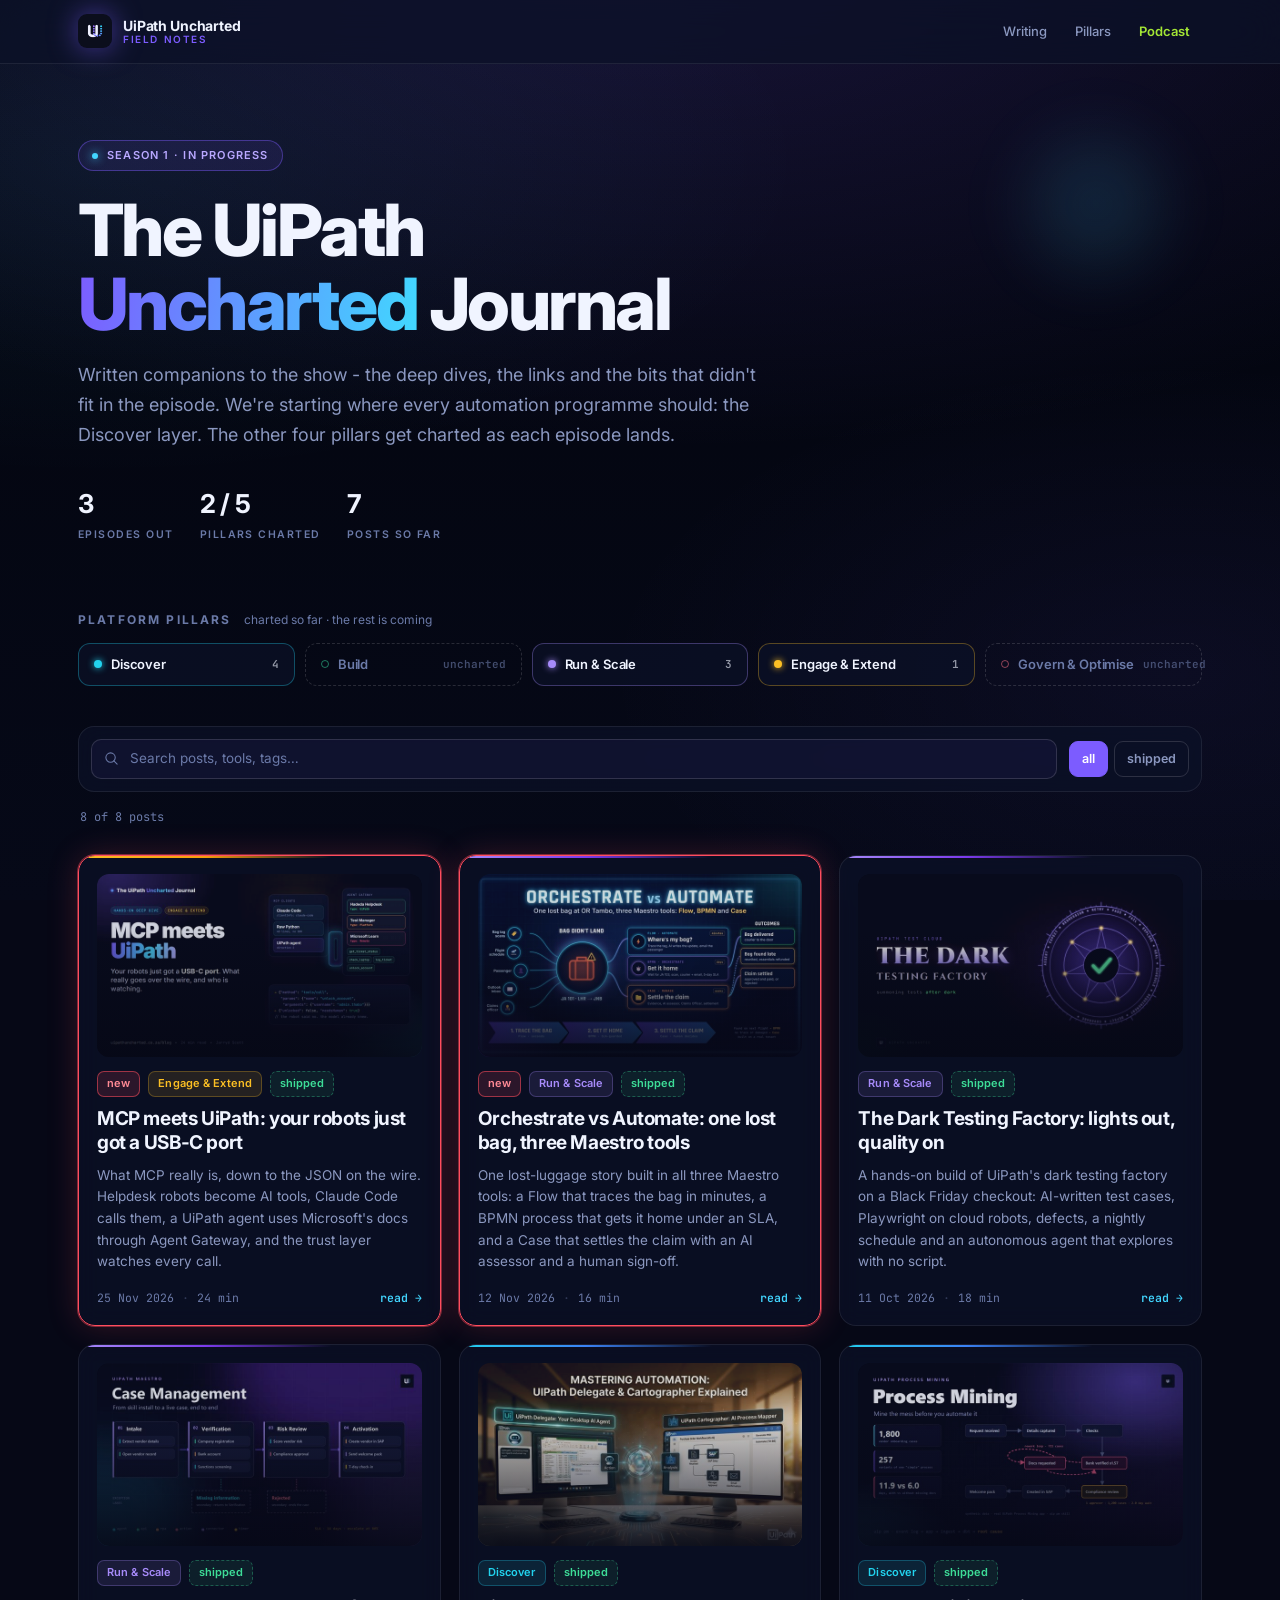
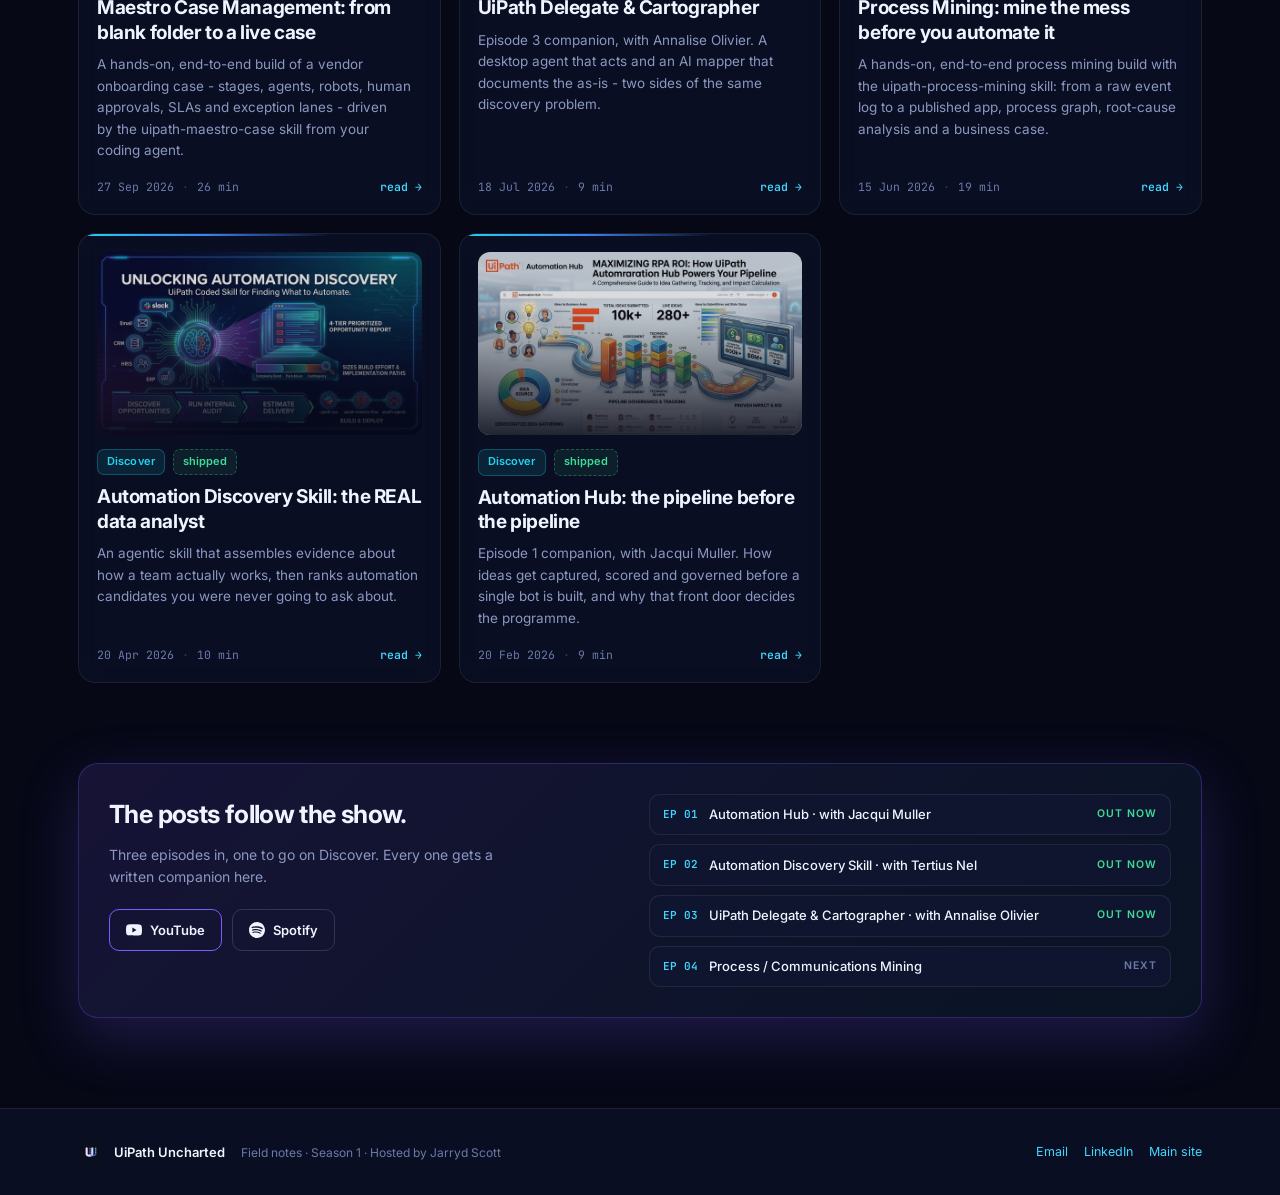
==== commit 682c1b4c: "Blog: add MCP meets UiPath post (Engage & Extend), update new markers Co-Authored-By: Claude Opus 5." ====
--- a/blog/index.html
+++ b/blog/index.html
@@ -80,10 +80,10 @@
             <span class="pillar-name">Run &amp; Scale</span>
             <span class="pillar-count">3<span class="visually-hidden"> posts</span></span>
           </button>
-          <button type="button" class="pillar-btn p-engage" disabled>
+          <button type="button" class="pillar-btn p-engage" data-filter-pillar="Engage &amp; Extend" aria-pressed="false">
             <span class="pillar-dot" aria-hidden="true"></span>
             <span class="pillar-name">Engage &amp; Extend</span>
-            <span class="pillar-count">uncharted</span>
+            <span class="pillar-count">1<span class="visually-hidden"> posts</span></span>
           </button>
           <button type="button" class="pillar-btn p-govern" disabled>
             <span class="pillar-dot" aria-hidden="true"></span>
@@ -106,14 +106,32 @@
           </div>
         </div>
         <div class="result-line">
-          <span class="mono" data-result aria-live="polite">7 of 7 posts</span>
+          <span class="mono" data-result aria-live="polite">8 of 8 posts</span>
           <button type="button" class="link-btn" data-clear hidden>clear filters</button>
         </div>
       </section>
 
       <section class="uu-wrap posts-section" aria-label="Posts">
         <ul class="post-grid" data-feed>
-          <li data-post data-new-until="2026-11-26" data-pillar="Run &amp; Scale" data-status="shipped" data-search="orchestrate vs automate: one lost bag, three maestro tools one lost-luggage story built in all three uipath maestro tools: a flow that traces the bag, a bpmn process that gets it home under an sla, and a case that settles the claim with an ai assessor and a human sign-off. run &amp; scale maestro flow bpmn case management agentic uip cli">
+          <li data-post data-new-until="2027-01-10" data-pillar="Engage &amp; Extend" data-status="shipped" data-search="mcp meets uipath: your robots just got a usb-c port what the model context protocol really is, down to the json on the wire, and a hands-on build on uipath agent gateway: helpdesk robots as ai tools, claude code as the caller, a uipath agent using microsoft learn, and the ai trust layer watching every call. engage &amp; extend mcp agent gateway api workflows agents ai trust layer test manager claude uip cli">
+            <a class="post-card p-engage" href="mcp-agent-gateway/">
+              <span class="rail" aria-hidden="true"></span>
+              <div class="post-cover">
+                <img src="assets/mcp-card.jpg" alt="" width="720" height="402" />
+              </div>
+              <div class="chips">
+                <span class="chip p-engage">Engage &amp; Extend</span>
+                <span class="chip chip-status c-green">shipped</span>
+              </div>
+              <h3>MCP meets UiPath: your robots just got a USB-C port</h3>
+              <p>What MCP really is, down to the JSON on the wire. Helpdesk robots become AI tools, Claude Code calls them, a UiPath agent uses Microsoft's docs through Agent Gateway, and the trust layer watches every call.</p>
+              <div class="post-meta">
+                <span>25 Nov 2026</span><span class="sep" aria-hidden="true">·</span><span>24 min</span>
+                <span class="cta" aria-hidden="true">read →</span>
+              </div>
+            </a>
+          </li>
+          <li data-post data-new-until="2026-12-15" data-pillar="Run &amp; Scale" data-status="shipped" data-search="orchestrate vs automate: one lost bag, three maestro tools one lost-luggage story built in all three uipath maestro tools: a flow that traces the bag, a bpmn process that gets it home under an sla, and a case that settles the claim with an ai assessor and a human sign-off. run &amp; scale maestro flow bpmn case management agentic uip cli">
             <a class="post-card p-run" href="maestro-orchestrate-vs-automate/">
               <span class="rail" aria-hidden="true"></span>
               <div class="post-cover">
@@ -131,7 +149,7 @@
               </div>
             </a>
           </li>
-          <li data-post data-new-until="2026-11-18" data-pillar="Run &amp; Scale" data-status="shipped" data-search="the dark testing factory: lights out, quality on a hands-on build of uipath's dark testing factory on a black friday checkout: ai-written test cases, playwright on cloud robots, defects, a nightly schedule and an autonomous agent that explores with no script. run &amp; scale test manager test cloud playwright agentic autopilot uip cli">
+          <li data-post data-pillar="Run &amp; Scale" data-status="shipped" data-search="the dark testing factory: lights out, quality on a hands-on build of uipath's dark testing factory on a black friday checkout: ai-written test cases, playwright on cloud robots, defects, a nightly schedule and an autonomous agent that explores with no script. run &amp; scale test manager test cloud playwright agentic autopilot uip cli">
             <a class="post-card p-run" href="dark-testing-factory/">
               <span class="rail" aria-hidden="true"></span>
               <div class="post-cover">
@@ -149,7 +167,7 @@
               </div>
             </a>
           </li>
-          <li data-post data-new-until="2026-11-25" data-pillar="Run &amp; Scale" data-status="shipped" data-search="maestro case management: from blank folder to a live case a hands-on, end-to-end build of a vendor onboarding case - stages, agents, robots, human approvals, slas and exception lanes - driven by the uipath-maestro-case skill from your coding agent. run &amp; scale maestro case management agentic vendor onboarding">
+          <li data-post data-pillar="Run &amp; Scale" data-status="shipped" data-search="maestro case management: from blank folder to a live case a hands-on, end-to-end build of a vendor onboarding case - stages, agents, robots, human approvals, slas and exception lanes - driven by the uipath-maestro-case skill from your coding agent. run &amp; scale maestro case management agentic vendor onboarding">
             <a class="post-card p-run" href="maestro-case-management/">
               <span class="rail" aria-hidden="true"></span>
               <div class="post-cover">
--- a/blog/blog.css
+++ b/blog/blog.css
@@ -3216,3 +3216,340 @@
 @media (prefers-reduced-motion: reduce) {
   .rca-bar span { transition: none; }
 }
+
+/* ─── MCP wire player: step through real client/server messages ─── */
+
+.wire {
+  margin: 6px 0 26px;
+  padding: 18px;
+  border-radius: 16px;
+  border: 1px solid var(--uu-border2);
+  background:
+    radial-gradient(ellipse 70% 60% at 0% 0%, rgba(66, 214, 255, 0.07), transparent),
+    radial-gradient(ellipse 70% 60% at 100% 0%, rgba(124, 92, 255, 0.1), transparent),
+    var(--uu-panel);
+  box-shadow: var(--uu-glow);
+}
+
+.wire-top {
+  display: flex;
+  flex-wrap: wrap;
+  align-items: center;
+  justify-content: space-between;
+  gap: 10px;
+  margin-bottom: 16px;
+}
+
+.wire .seg button {
+  white-space: nowrap;
+}
+
+.wire-count {
+  font-family: var(--uu-mono);
+  font-size: 12px;
+  color: var(--uu-muted);
+}
+
+.wire-lanes {
+  display: grid;
+  grid-template-columns: auto 1fr auto;
+  align-items: center;
+  gap: 12px;
+  margin-bottom: 16px;
+}
+
+.wire-node {
+  display: grid;
+  gap: 2px;
+  min-width: 112px;
+  padding: 10px 12px;
+  border-radius: 12px;
+  border: 1px solid var(--c, var(--uu-border2));
+  background: rgba(8, 11, 28, 0.7);
+  text-align: center;
+}
+
+.wire-node.is-client { --c: rgba(66, 214, 255, 0.55); }
+.wire-node.is-server { --c: rgba(124, 92, 255, 0.65); }
+
+.wire-node strong {
+  font-size: 13px;
+}
+
+.wire-node small {
+  font-family: var(--uu-mono);
+  font-size: 10.5px;
+  color: var(--uu-muted);
+}
+
+.wire-line {
+  position: relative;
+  height: 46px;
+}
+
+.wire-line::before {
+  content: "";
+  position: absolute;
+  left: 0;
+  right: 0;
+  top: 50%;
+  border-top: 2px dashed rgba(255, 255, 255, 0.16);
+}
+
+.wire-method {
+  position: absolute;
+  left: 50%;
+  top: 0;
+  transform: translateX(-50%);
+  max-width: 100%;
+  overflow: hidden;
+  text-overflow: ellipsis;
+  white-space: nowrap;
+  font-family: var(--uu-mono);
+  font-size: 11.5px;
+  font-weight: 700;
+  color: var(--uu-accent-text);
+}
+
+.wire-packet {
+  position: absolute;
+  top: 50%;
+  left: 0;
+  width: 14px;
+  height: 14px;
+  margin-top: -7px;
+  border-radius: 50%;
+  background: var(--uu-accent2);
+  box-shadow: 0 0 16px var(--uu-accent2);
+  opacity: 0;
+}
+
+.wire.is-sending .wire-packet {
+  animation: wireTrip 1.5s var(--uu-ease) forwards;
+}
+
+@keyframes wireTrip {
+  0% { left: 0; opacity: 1; background: #42d6ff; box-shadow: 0 0 16px #42d6ff; }
+  45% { left: calc(100% - 14px); opacity: 1; background: #42d6ff; box-shadow: 0 0 16px #42d6ff; }
+  55% { left: calc(100% - 14px); opacity: 1; background: #7c5cff; box-shadow: 0 0 16px #7c5cff; }
+  100% { left: 0; opacity: 0; background: #7c5cff; box-shadow: 0 0 16px #7c5cff; }
+}
+
+.wire-title {
+  margin: 0 0 4px;
+  font-size: 18px;
+}
+
+.wire-http {
+  margin: 0 0 8px;
+  font-family: var(--uu-mono);
+  font-size: 11.5px;
+  color: var(--uu-accent2);
+  overflow-wrap: anywhere;
+}
+
+.wire-note {
+  margin: 0 0 14px;
+  color: #c5cdea;
+  font-size: 14.5px;
+  line-height: 1.6;
+}
+
+.wire-panes {
+  display: grid;
+  grid-template-columns: repeat(2, minmax(0, 1fr));
+  gap: 12px;
+}
+
+.wire-pane {
+  min-width: 0;
+  overflow: hidden;
+  border-radius: 11px;
+  border: 1px solid var(--uu-border);
+  background: var(--uu-code-bg);
+}
+
+.wire-label {
+  margin: 0;
+  padding: 7px 12px;
+  border-bottom: 1px solid rgba(255, 255, 255, 0.07);
+  font-family: var(--uu-mono);
+  font-size: 11px;
+  font-weight: 700;
+  color: var(--uu-muted);
+}
+
+.wire-pane:first-child .wire-label { color: #7dd3fc; background: rgba(66, 214, 255, 0.07); }
+.wire-pane:last-child .wire-label { color: #b9a8ff; background: rgba(124, 92, 255, 0.09); }
+
+.wire-pane pre {
+  margin: 0;
+  max-height: 340px;
+  padding: 12px;
+  overflow: auto;
+  color: #c9d3f5;
+  font-family: var(--uu-mono);
+  font-size: 11.5px;
+  line-height: 1.55;
+  white-space: pre;
+  scrollbar-color: rgba(255, 255, 255, 0.18) transparent;
+  scrollbar-width: thin;
+}
+
+.wire-nav {
+  display: flex;
+  align-items: center;
+  justify-content: space-between;
+  gap: 10px;
+  margin-top: 14px;
+}
+
+.wire-dots {
+  display: flex;
+  flex-wrap: wrap;
+  justify-content: center;
+  gap: 6px;
+}
+
+.wire-dots button {
+  width: 10px;
+  height: 10px;
+  padding: 0;
+  border-radius: 50%;
+  border: 1px solid var(--uu-border2);
+  background: transparent;
+  cursor: pointer;
+}
+
+.wire-dots button[aria-current="step"] {
+  border-color: var(--uu-accent2);
+  background: var(--uu-accent2);
+}
+
+@media (max-width: 720px) {
+  .wire { padding: 14px; }
+  .wire-panes { grid-template-columns: 1fr; }
+  .wire-node { min-width: 84px; padding: 8px; }
+  .wire-node small { display: none; }
+}
+
+@media (prefers-reduced-motion: reduce) {
+  .wire.is-sending .wire-packet { animation: none; }
+}
+
+/* ─── Flow map: inline SVG architecture figure ─── */
+
+.flowmap {
+  margin: 6px 0 26px;
+  padding: 14px;
+  border-radius: 16px;
+  border: 1px solid var(--uu-border);
+  background: rgba(8, 11, 28, 0.6);
+}
+
+.flowmap svg {
+  display: block;
+  width: 100%;
+  height: auto;
+}
+
+.flowmap figcaption {
+  margin-top: 10px;
+  color: var(--uu-muted);
+  font-size: 13px;
+  text-align: center;
+}
+
+/* ─── Chat transcript (agent conversations) ─── */
+
+.chat {
+  display: grid;
+  gap: 10px;
+  margin: 6px 0 24px;
+  padding: 16px;
+  border-radius: 14px;
+  border: 1px solid var(--uu-border);
+  background: var(--uu-code-bg);
+}
+
+.chat-msg {
+  max-width: 92%;
+  padding: 10px 13px;
+  border-radius: 12px;
+  font-size: 14px;
+  line-height: 1.55;
+}
+
+.chat-msg.is-user {
+  justify-self: end;
+  border: 1px solid rgba(66, 214, 255, 0.3);
+  background: rgba(66, 214, 255, 0.08);
+}
+
+.chat-msg.is-ai {
+  border: 1px solid rgba(124, 92, 255, 0.35);
+  background: rgba(124, 92, 255, 0.1);
+}
+
+.chat-msg.is-tool {
+  max-width: 100%;
+  padding: 7px 11px;
+  border: 1px dashed rgba(61, 220, 151, 0.4);
+  background: rgba(61, 220, 151, 0.06);
+  font-family: var(--uu-mono);
+  font-size: 11.5px;
+  color: #a7f3d0;
+  overflow-wrap: anywhere;
+}
+
+.chat-msg.is-tool b { color: #3ddc97; }
+
+.chat-who {
+  display: block;
+  margin-bottom: 3px;
+  font-family: var(--uu-mono);
+  font-size: 10.5px;
+  font-weight: 700;
+  letter-spacing: 0.06em;
+  text-transform: uppercase;
+  color: var(--uu-muted);
+}
+
+.chat-msg ul {
+  margin: 6px 0 0;
+  padding-left: 18px;
+}
+
+.chat-msg p { margin: 0 0 6px; }
+.chat-msg p:last-child { margin-bottom: 0; }
+
+/* ─── Governance tally ─── */
+
+.tally {
+  display: grid;
+  grid-template-columns: repeat(auto-fit, minmax(130px, 1fr));
+  gap: 10px;
+  margin: 6px 0 22px;
+  padding: 0;
+  list-style: none;
+}
+
+.tally li {
+  padding: 14px;
+  border-radius: 13px;
+  border: 1px solid var(--uu-border);
+  background: var(--uu-panel);
+}
+
+.tally strong {
+  display: block;
+  font-size: 26px;
+  font-weight: 800;
+  line-height: 1.1;
+  color: var(--c, var(--uu-text));
+}
+
+.tally span {
+  color: var(--uu-muted);
+  font-size: 12.5px;
+}
